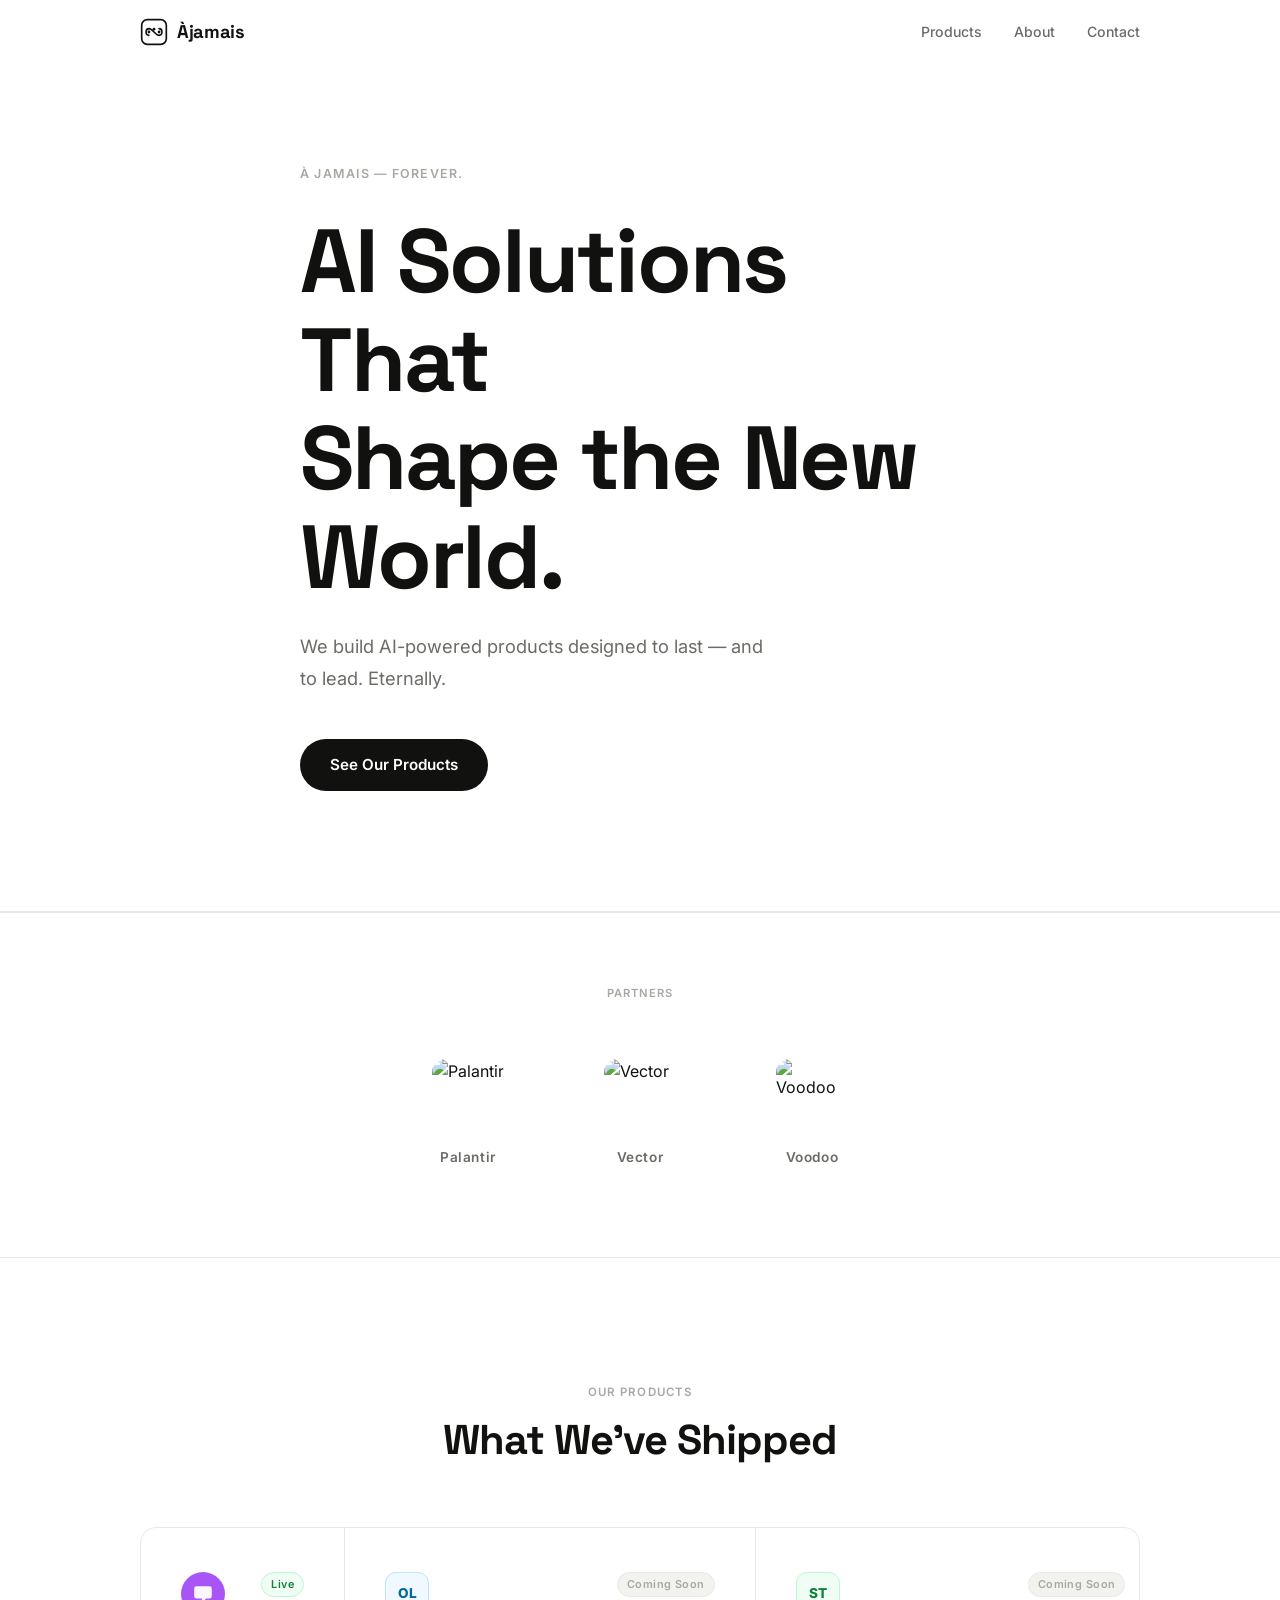
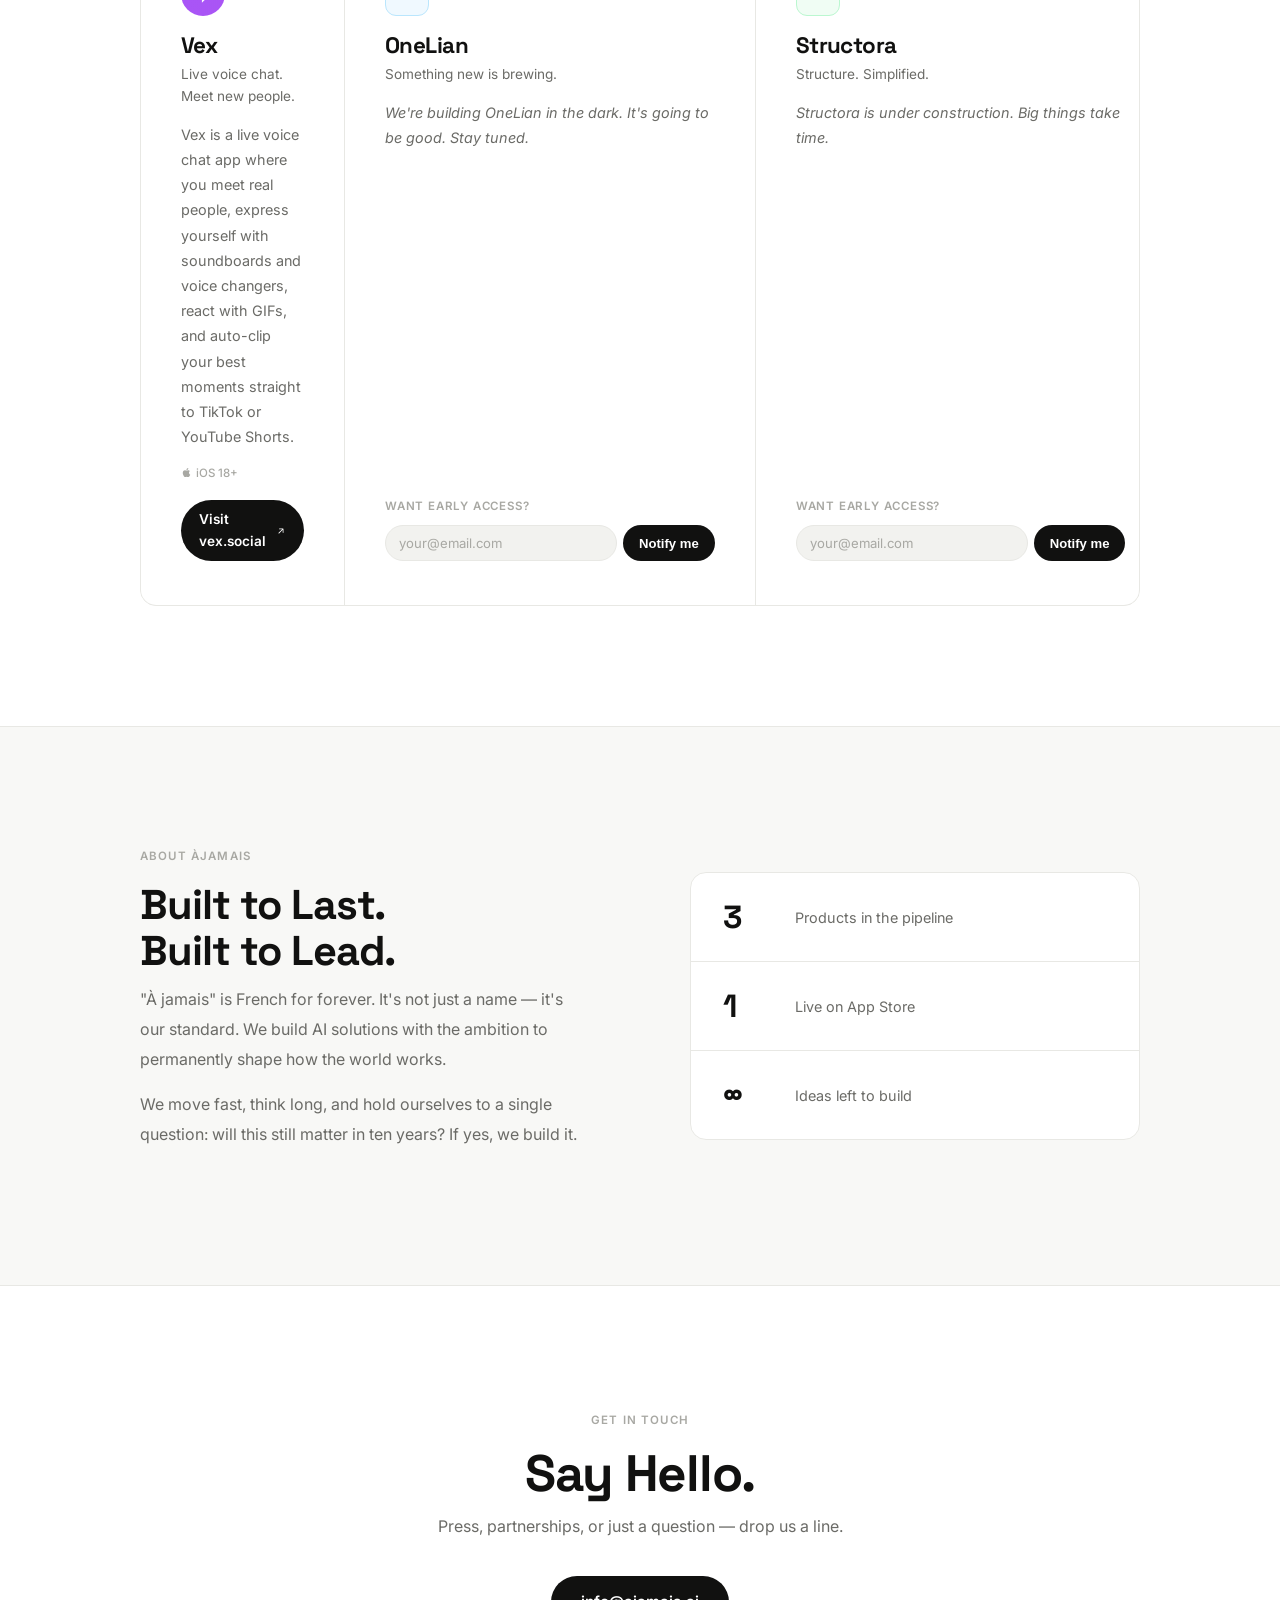
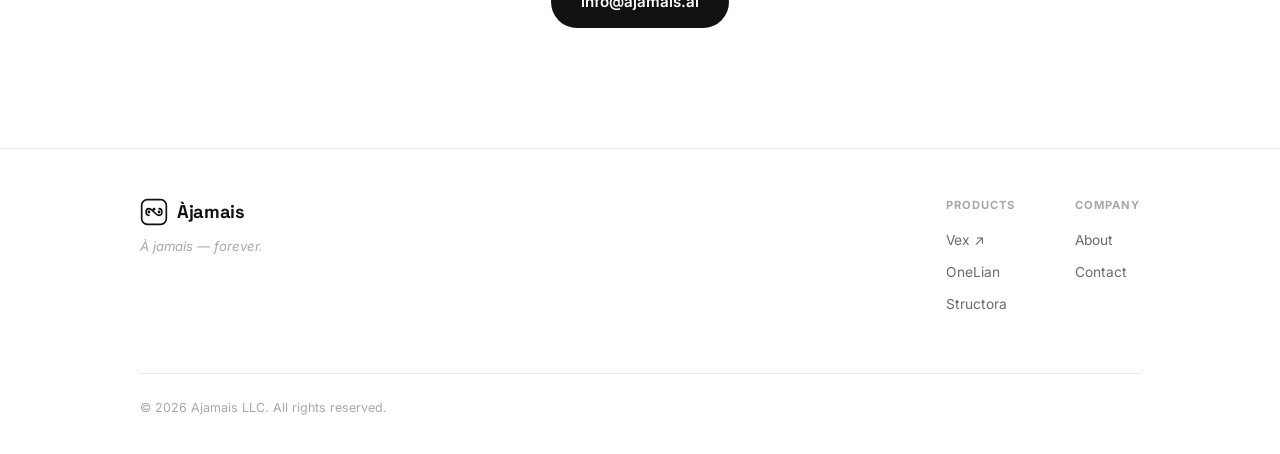
==== index.html @ 8d036838 "fix: correct partner logo assignments and increase section size Fix label/link order: Palantir first" ====
<!DOCTYPE html>
<html lang="en">
<head>
  <meta charset="UTF-8" />
  <meta name="viewport" content="width=device-width, initial-scale=1.0" />
  <title>Àjamais — Building AI Solutions That Last Forever</title>
  <meta name="description" content="À jamais — forever. We build AI solutions that eternally shape and lead the new world. Home of Vex, OneLian, and Structora." />
  <link rel="preconnect" href="https://fonts.googleapis.com" />
  <link rel="preconnect" href="https://fonts.gstatic.com" crossorigin />
  <link href="https://fonts.googleapis.com/css2?family=Inter:wght@300;400;500;600;700;800;900&family=Space+Grotesk:wght@500;600;700;800&display=swap" rel="stylesheet" />
  <link rel="stylesheet" href="styles.css" />
</head>
<body>

  <!-- NAV -->
  <nav id="navbar">
    <div class="nav-inner">
      <a href="#" class="logo">
        <svg class="logo-icon" viewBox="0 0 100 100" fill="none" xmlns="http://www.w3.org/2000/svg">
          <rect x="6" y="6" width="88" height="88" rx="20" stroke="currentColor" stroke-width="6"/>
          <path d="M32 62 C18 62 18 38 32 38 C46 38 54 62 68 62 C82 62 82 38 68 38" stroke="currentColor" stroke-width="5.5" stroke-linecap="round" fill="none"/>
          <circle cx="32" cy="50" r="5" fill="currentColor"/>
          <circle cx="68" cy="50" r="5" fill="currentColor"/>
          <circle cx="50" cy="40" r="5" fill="currentColor"/>
        </svg>
        <span class="logo-text">Àjamais</span>
      </a>
      <ul class="nav-links">
        <li><a href="#products">Products</a></li>
        <li><a href="#about">About</a></li>
        <li><a href="#contact">Contact</a></li>
      </ul>
      <button class="hamburger" id="hamburger" aria-label="Menu">
        <span></span><span></span><span></span>
      </button>
    </div>
    <div class="mobile-menu" id="mobileMenu">
      <a href="#products">Products</a>
      <a href="#about">About</a>
      <a href="#contact">Contact</a>
    </div>
  </nav>

  <!-- HERO -->
  <section class="hero">
    <div class="hero-bg">
      <div class="orb orb-1"></div>
      <div class="orb orb-2"></div>
      <div class="grid-overlay"></div>
    </div>
    <div class="container hero-content">
      <p class="hero-eyebrow animate-fade-up">À jamais — forever.</p>
      <h1 class="hero-title animate-fade-up delay-1">
        AI Solutions That<br />Shape the New World.
      </h1>
      <p class="hero-subtitle animate-fade-up delay-2">
        We build AI-powered products designed to last — and to lead. Eternally.
      </p>
      <a href="#products" class="btn btn-primary btn-lg animate-fade-up delay-3">See Our Products</a>
    </div>
  </section>

  <!-- PARTNERS -->
  <section class="partners">
    <div class="container">
      <p class="partners-label">Partners</p>
      <div class="partners-row">

        <a href="https://www.palantir.com/" target="_blank" rel="noopener" class="partner-logo" aria-label="Palantir">
          <img src="assets/palantir.png" alt="Palantir" />
          <span>Palantir</span>
        </a>

        <a href="https://vector-ai.notion.site/" target="_blank" rel="noopener" class="partner-logo" aria-label="Vector">
          <img src="assets/vector.png" alt="Vector" />
          <span>Vector</span>
        </a>

        <a href="https://voodoo.io/" target="_blank" rel="noopener" class="partner-logo" aria-label="Voodoo">
          <img src="assets/voodoo.png" alt="Voodoo" />
          <span>Voodoo</span>
        </a>

      </div>
    </div>
  </section>

  <!-- PRODUCTS -->
  <section class="products" id="products">
    <div class="container">
      <div class="section-header">
        <span class="section-tag">Our Products</span>
        <h2 class="section-title">What We've Shipped</h2>
      </div>

      <div class="products-grid">

        <!-- VEX — live product -->
        <div class="product-card product-vex reveal">
          <div class="product-header">
            <div class="product-icon vex-icon">
              <svg viewBox="0 0 40 40" fill="none">
                <circle cx="20" cy="20" r="20" fill="url(#vex-grad)"/>
                <path d="M12 15a2 2 0 012-2h12a2 2 0 012 2v7a2 2 0 01-2 2h-3l-4 4v-4h-5a2 2 0 01-2-2v-7z" fill="white" fill-opacity=".95"/>
                <defs>
                  <linearGradient id="vex-grad" x1="0" y1="0" x2="40" y2="40">
                    <stop stop-color="#a855f7"/>
                    <stop offset="1" stop-color="#ec4899"/>
                  </linearGradient>
                </defs>
              </svg>
            </div>
            <span class="product-status status-live">Live</span>
          </div>
          <h3 class="product-name">Vex</h3>
          <p class="product-tagline">Live voice chat. Meet new people.</p>
          <p class="product-desc">
            Vex is a live voice chat app where you meet real people, express yourself with soundboards and voice changers, react with GIFs, and auto-clip your best moments straight to TikTok or YouTube Shorts.
          </p>
          <div class="product-platforms">
            <span>
              <svg viewBox="0 0 24 24" fill="currentColor"><path d="M18.71 19.5c-.83 1.24-1.71 2.45-3.05 2.47-1.34.03-1.77-.79-3.29-.79-1.53 0-2 .77-3.27.82-1.31.05-2.3-1.32-3.14-2.53C4.25 17 2.94 12.45 4.7 9.39c.87-1.52 2.43-2.48 4.12-2.51 1.28-.02 2.5.87 3.29.87.78 0 2.26-1.07 3.8-.91.65.03 2.47.26 3.64 1.98-.09.06-2.17 1.28-2.15 3.81.03 3.02 2.65 4.03 2.68 4.04-.03.07-.42 1.44-1.38 2.83M13 3.5c.73-.83 1.94-1.46 2.94-1.5.13 1.17-.34 2.35-1.04 3.19-.69.85-1.83 1.51-2.95 1.42-.15-1.15.41-2.35 1.05-3.11z"/></svg>
              iOS 18+
            </span>
          </div>
          <a href="https://vex.social" target="_blank" rel="noopener" class="btn btn-vex">
            Visit vex.social
            <svg viewBox="0 0 20 20" fill="currentColor"><path fill-rule="evenodd" d="M5.22 14.78a.75.75 0 001.06 0l7.22-7.22v5.69a.75.75 0 001.5 0v-7.5a.75.75 0 00-.75-.75h-7.5a.75.75 0 000 1.5h5.69l-7.22 7.22a.75.75 0 000 1.06z"/></svg>
          </a>
        </div>

        <!-- ONELIAN — coming soon -->
        <div class="product-card product-soon reveal" data-index="1">
          <div class="product-header">
            <div class="product-icon onelian-icon">
              <span>OL</span>
            </div>
            <span class="product-status status-soon">Coming Soon</span>
          </div>
          <h3 class="product-name">OneLian</h3>
          <p class="product-tagline">Something new is brewing.</p>
          <p class="product-desc product-desc-placeholder">
            We're building OneLian in the dark. It's going to be good. Stay tuned.
          </p>
          <div class="coming-soon-cta">
            <p class="notify-label">Want early access?</p>
            <form class="notify-form" data-product="OneLian">
              <input type="email" placeholder="your@email.com" required />
              <button type="submit" class="btn btn-notify">Notify me</button>
            </form>
          </div>
        </div>

        <!-- STRUCTORA — coming soon -->
        <div class="product-card product-soon reveal" data-index="2">
          <div class="product-header">
            <div class="product-icon structora-icon">
              <span>ST</span>
            </div>
            <span class="product-status status-soon">Coming Soon</span>
          </div>
          <h3 class="product-name">Structora</h3>
          <p class="product-tagline">Structure. Simplified.</p>
          <p class="product-desc product-desc-placeholder">
            Structora is under construction. Big things take time.
          </p>
          <div class="coming-soon-cta">
            <p class="notify-label">Want early access?</p>
            <form class="notify-form" data-product="Structora">
              <input type="email" placeholder="your@email.com" required />
              <button type="submit" class="btn btn-notify">Notify me</button>
            </form>
          </div>
        </div>

      </div>
    </div>
  </section>

  <!-- ABOUT -->
  <section class="about" id="about">
    <div class="container">
      <div class="about-inner">
        <div class="about-text reveal">
          <span class="section-tag">About Àjamais</span>
          <h2 class="section-title">Built to Last.<br />Built to Lead.</h2>
          <p>
            "À jamais" is French for forever. It's not just a name — it's our standard.
            We build AI solutions with the ambition to permanently shape how the world works.
          </p>
          <p>
            We move fast, think long, and hold ourselves to a single question:
            will this still matter in ten years? If yes, we build it.
          </p>
        </div>
        <div class="about-stats reveal" data-index="1">
          <div class="stat-card">
            <span class="stat-num">3</span>
            <span class="stat-label">Products in the pipeline</span>
          </div>
          <div class="stat-card">
            <span class="stat-num">1</span>
            <span class="stat-label">Live on App Store</span>
          </div>
          <div class="stat-card">
            <span class="stat-num">∞</span>
            <span class="stat-label">Ideas left to build</span>
          </div>
        </div>
      </div>
    </div>
  </section>

  <!-- CONTACT -->
  <section class="contact" id="contact">
    <div class="container">
      <div class="contact-box reveal">
        <div class="cta-orb cta-orb-1"></div>
        <div class="cta-orb cta-orb-2"></div>
        <span class="section-tag">Get In Touch</span>
        <h2>Say Hello.</h2>
        <p>Press, partnerships, or just a question — drop us a line.</p>
        <a href="mailto:info@ajamais.ai" class="btn btn-primary btn-lg">
          info@ajamais.ai
        </a>
      </div>
    </div>
  </section>

  <!-- FOOTER -->
  <footer class="footer">
    <div class="container">
      <div class="footer-inner">
        <div class="footer-brand">
          <a href="#" class="logo">
            <svg class="logo-icon" viewBox="0 0 100 100" fill="none" xmlns="http://www.w3.org/2000/svg">
              <rect x="6" y="6" width="88" height="88" rx="20" stroke="currentColor" stroke-width="6"/>
              <path d="M32 62 C18 62 18 38 32 38 C46 38 54 62 68 62 C82 62 82 38 68 38" stroke="currentColor" stroke-width="5.5" stroke-linecap="round" fill="none"/>
              <circle cx="32" cy="50" r="5" fill="currentColor"/>
              <circle cx="68" cy="50" r="5" fill="currentColor"/>
              <circle cx="50" cy="40" r="5" fill="currentColor"/>
            </svg>
            <span class="logo-text">Àjamais</span>
          </a>
          <p>À jamais — forever.</p>
        </div>
        <div class="footer-links">
          <div class="footer-col">
            <h5>Products</h5>
            <a href="https://vex.social" target="_blank" rel="noopener">Vex ↗</a>
            <a href="#products">OneLian</a>
            <a href="#products">Structora</a>
          </div>
          <div class="footer-col">
            <h5>Company</h5>
            <a href="#about">About</a>
            <a href="#contact">Contact</a>
          </div>
        </div>
      </div>
      <div class="footer-bottom">
        <p>© 2026 Ajamais LLC. All rights reserved.</p>
      </div>
    </div>
  </footer>

  <script src="script.js"></script>
</body>
</html>
---- styles.css ----
/* ============================================================
   AJAMAIS — Clean Light Design
   ============================================================ */

*, *::before, *::after { box-sizing: border-box; margin: 0; padding: 0; }

:root {
  --bg: #ffffff;
  --bg-2: #f8f8f6;
  --bg-3: #f2f2ef;
  --surface: #ffffff;
  --border: #e8e8e4;
  --border-dark: #d0d0cb;
  --text: #111110;
  --text-2: #6b6b67;
  --text-3: #a8a8a3;
  --accent: #111110;
  --radius: 16px;
  --radius-sm: 10px;
  --transition: 0.2s cubic-bezier(0.4, 0, 0.2, 1);
}

html { scroll-behavior: smooth; font-size: 16px; }

body {
  font-family: 'Inter', sans-serif;
  background: var(--bg);
  color: var(--text);
  line-height: 1.6;
  overflow-x: hidden;
  -webkit-font-smoothing: antialiased;
}

a { text-decoration: none; color: inherit; }

.container { max-width: 1080px; margin: 0 auto; padding: 0 40px; }

/* ---------- TYPE ---------- */
h1, h2, h3 {
  font-family: 'Space Grotesk', sans-serif;
  font-weight: 700;
  line-height: 1.1;
  letter-spacing: -0.025em;
}

.section-tag {
  display: inline-block;
  font-size: 0.72rem;
  font-weight: 600;
  letter-spacing: 0.1em;
  text-transform: uppercase;
  color: var(--text-3);
  margin-bottom: 16px;
}

.section-header { text-align: center; margin-bottom: 64px; }
.section-title { font-size: clamp(1.8rem, 3.5vw, 2.6rem); color: var(--text); margin-bottom: 12px; }
.section-subtitle { font-size: 1rem; color: var(--text-2); max-width: 480px; margin: 0 auto; }

/* ---------- BUTTONS ---------- */
.btn {
  display: inline-flex;
  align-items: center;
  gap: 8px;
  padding: 11px 22px;
  border-radius: 100px;
  font-weight: 600;
  font-size: 0.9rem;
  cursor: pointer;
  border: none;
  transition: all var(--transition);
}

.btn-primary {
  background: var(--text);
  color: #fff;
}
.btn-primary:hover { background: #333; transform: translateY(-1px); }

.btn-outline {
  background: transparent;
  color: var(--text);
  border: 1.5px solid var(--border-dark);
}
.btn-outline:hover { border-color: var(--text); background: var(--bg-2); }

.btn-lg { padding: 14px 30px; font-size: 0.95rem; }

/* ---------- NAV ---------- */
#navbar {
  position: fixed;
  top: 0; left: 0; right: 0;
  z-index: 1000;
  transition: background var(--transition), box-shadow var(--transition);
}

#navbar.scrolled {
  background: rgba(255,255,255,0.92);
  backdrop-filter: blur(16px);
  -webkit-backdrop-filter: blur(16px);
  box-shadow: 0 1px 0 var(--border);
}

.nav-inner {
  max-width: 1080px;
  margin: 0 auto;
  padding: 0 40px;
  height: 64px;
  display: flex;
  align-items: center;
  gap: 40px;
}

.logo {
  display: flex;
  align-items: center;
  gap: 9px;
  font-family: 'Space Grotesk', sans-serif;
  font-weight: 700;
  font-size: 1.15rem;
  letter-spacing: -0.02em;
  color: var(--text);
}

.logo-icon {
  width: 28px; height: 28px;
  color: var(--text);
  flex-shrink: 0;
}

.nav-links {
  display: flex;
  align-items: center;
  gap: 32px;
  list-style: none;
  margin-left: auto;
}

.nav-links a {
  color: var(--text-2);
  font-size: 0.88rem;
  font-weight: 500;
  transition: color var(--transition);
}
.nav-links a:hover { color: var(--text); }

.hamburger {
  display: none;
  flex-direction: column;
  gap: 5px;
  background: none;
  border: none;
  cursor: pointer;
  padding: 4px;
  margin-left: auto;
}
.hamburger span {
  display: block;
  width: 22px; height: 1.5px;
  background: var(--text);
  border-radius: 2px;
  transition: all var(--transition);
}

.mobile-menu {
  display: none;
  flex-direction: column;
  padding: 12px 40px 24px;
  background: rgba(255,255,255,0.97);
  backdrop-filter: blur(16px);
  border-top: 1px solid var(--border);
}
.mobile-menu a {
  font-size: 1rem;
  font-weight: 500;
  color: var(--text-2);
  padding: 12px 0;
  border-bottom: 1px solid var(--border);
  transition: color var(--transition);
}
.mobile-menu a:hover { color: var(--text); }
.mobile-menu.open { display: flex; }

/* ---------- HERO ---------- */
.hero {
  padding-top: 64px;
  min-height: 88vh;
  display: flex;
  align-items: center;
  border-bottom: 1px solid var(--border);
}

.hero-content {
  padding: 100px 40px 120px;
  max-width: 760px;
}

.hero-eyebrow {
  font-size: 0.78rem;
  font-weight: 600;
  letter-spacing: 0.1em;
  text-transform: uppercase;
  color: var(--text-3);
  margin-bottom: 28px;
  display: block;
}

.hero-title {
  font-size: clamp(3.5rem, 7vw, 6rem);
  margin-bottom: 24px;
  color: var(--text);
}

.hero-subtitle {
  font-size: 1.15rem;
  color: var(--text-2);
  line-height: 1.75;
  max-width: 480px;
  margin-bottom: 44px;
  font-weight: 400;
}

.hero-actions { display: flex; align-items: center; gap: 14px; }

/* ---------- PARTNERS ---------- */
.partners {
  padding: 72px 0 88px;
  border-top: 1px solid var(--border);
  border-bottom: 1px solid var(--border);
}

.partners-label {
  font-size: 0.7rem;
  font-weight: 600;
  letter-spacing: 0.1em;
  text-transform: uppercase;
  color: var(--text-3);
  text-align: center;
  margin-bottom: 56px;
}

.partners-row {
  display: flex;
  align-items: center;
  justify-content: center;
  gap: 100px;
  flex-wrap: wrap;
}

.partner-logo {
  display: flex;
  flex-direction: column;
  align-items: center;
  gap: 16px;
  transition: opacity var(--transition);
}

.partner-logo:hover { opacity: 0.7; }

.partner-logo img {
  width: 72px;
  height: 72px;
  object-fit: contain;
  border-radius: 14px;
}

.partner-logo span {
  font-size: 0.85rem;
  font-weight: 600;
  letter-spacing: 0.04em;
  color: var(--text-2);
}

/* ---------- PRODUCTS ---------- */
.products {
  padding: 120px 0;
}

.products-grid {
  display: grid;
  grid-template-columns: repeat(3, 1fr);
  gap: 1px;
  background: var(--border);
  border: 1px solid var(--border);
  border-radius: var(--radius);
  overflow: hidden;
}

.product-card {
  background: var(--bg);
  padding: 44px 40px;
  display: flex;
  flex-direction: column;
  gap: 14px;
  transition: background var(--transition);
  position: relative;
}

.product-card:hover { background: var(--bg-2); }

.product-header {
  display: flex;
  align-items: flex-start;
  justify-content: space-between;
  margin-bottom: 4px;
}

.product-icon {
  width: 44px; height: 44px;
  border-radius: 11px;
  display: flex;
  align-items: center;
  justify-content: center;
  font-weight: 800;
  font-size: 0.85rem;
  border: 1px solid var(--border);
}

.vex-icon { background: none; border: none; }
.vex-icon svg { width: 44px; height: 44px; }

.onelian-icon {
  background: #f0f9ff;
  color: #0369a1;
  border-color: #bae6fd;
}

.structora-icon {
  background: #f0fdf4;
  color: #15803d;
  border-color: #bbf7d0;
}

.product-status {
  padding: 3px 9px;
  border-radius: 100px;
  font-size: 0.68rem;
  font-weight: 600;
  letter-spacing: 0.04em;
}

.status-live {
  background: #f0fdf4;
  border: 1px solid #bbf7d0;
  color: #15803d;
}

.status-soon {
  background: var(--bg-3);
  border: 1px solid var(--border);
  color: var(--text-3);
}

.product-name {
  font-size: 1.4rem;
  font-family: 'Space Grotesk', sans-serif;
  font-weight: 700;
  color: var(--text);
}

.product-tagline {
  font-size: 0.85rem;
  color: var(--text-2);
  margin-top: -8px;
}

.product-desc {
  font-size: 0.9rem;
  color: var(--text-2);
  line-height: 1.75;
  flex: 1;
}

.product-desc-placeholder { font-style: italic; }

.product-platforms {
  display: flex;
  gap: 8px;
  flex-wrap: wrap;
}

.product-platforms span {
  display: inline-flex;
  align-items: center;
  gap: 4px;
  font-size: 0.72rem;
  font-weight: 500;
  color: var(--text-3);
}

.product-platforms svg { width: 11px; height: 11px; }

.btn-vex {
  display: inline-flex;
  align-items: center;
  gap: 6px;
  padding: 9px 18px;
  background: var(--text);
  color: white;
  border-radius: 100px;
  font-weight: 600;
  font-size: 0.85rem;
  width: fit-content;
  transition: all var(--transition);
  margin-top: 4px;
}
.btn-vex:hover { background: #333; transform: translateY(-1px); }
.btn-vex svg { width: 14px; height: 14px; }

/* Coming soon */
.coming-soon-cta { margin-top: 8px; }

.notify-label {
  font-size: 0.72rem;
  font-weight: 600;
  color: var(--text-3);
  text-transform: uppercase;
  letter-spacing: 0.07em;
  margin-bottom: 10px;
}

.notify-form { display: flex; gap: 6px; }

.notify-form input {
  flex: 1;
  padding: 9px 13px;
  background: var(--bg-3);
  border: 1px solid var(--border);
  border-radius: 100px;
  color: var(--text);
  font-family: 'Inter', sans-serif;
  font-size: 0.82rem;
  outline: none;
  transition: border-color var(--transition);
  min-width: 0;
}
.notify-form input:focus { border-color: var(--text); background: white; }
.notify-form input::placeholder { color: var(--text-3); }

.btn-notify {
  padding: 9px 16px;
  background: var(--text);
  color: #fff;
  border: none;
  border-radius: 100px;
  font-weight: 600;
  font-size: 0.82rem;
  cursor: pointer;
  transition: all var(--transition);
  white-space: nowrap;
}
.btn-notify:hover { background: #333; }

/* ---------- ABOUT ---------- */
.about {
  padding: 120px 0;
  border-top: 1px solid var(--border);
  background: var(--bg-2);
}

.about-inner {
  display: grid;
  grid-template-columns: 1fr 1fr;
  gap: 100px;
  align-items: center;
}

.about-text .section-tag { display: block; }

.about-text p {
  color: var(--text-2);
  line-height: 1.85;
  margin-bottom: 16px;
  font-size: 1rem;
}

.about-stats {
  display: flex;
  flex-direction: column;
  gap: 0;
  border: 1px solid var(--border);
  border-radius: var(--radius);
  overflow: hidden;
  background: white;
}

.stat-card {
  display: flex;
  align-items: center;
  gap: 24px;
  padding: 28px 32px;
  border-bottom: 1px solid var(--border);
  transition: background var(--transition);
}
.stat-card:last-child { border-bottom: none; }
.stat-card:hover { background: var(--bg-2); }

.stat-num {
  font-family: 'Space Grotesk', sans-serif;
  font-size: 2rem;
  font-weight: 800;
  color: var(--text);
  min-width: 48px;
  line-height: 1;
}

.stat-label {
  font-size: 0.9rem;
  color: var(--text-2);
}

/* ---------- CONTACT ---------- */
.contact {
  padding: 120px 0;
  border-top: 1px solid var(--border);
}

.contact-box {
  max-width: 540px;
  margin: 0 auto;
  text-align: center;
}

.contact-box h2 {
  font-size: clamp(2.2rem, 5vw, 3.2rem);
  margin-bottom: 12px;
}

.contact-box > p {
  color: var(--text-2);
  margin-bottom: 36px;
  font-size: 1rem;
}

/* ---------- FOOTER ---------- */
.footer {
  border-top: 1px solid var(--border);
  padding: 48px 0 36px;
  background: var(--bg);
}

.footer-inner {
  display: flex;
  justify-content: space-between;
  align-items: flex-start;
  gap: 60px;
  margin-bottom: 48px;
}

.footer-brand p {
  color: var(--text-3);
  font-size: 0.82rem;
  margin-top: 10px;
  font-style: italic;
}

.footer-links { display: flex; gap: 60px; }

.footer-col h5 {
  font-size: 0.7rem;
  font-weight: 700;
  text-transform: uppercase;
  letter-spacing: 0.09em;
  color: var(--text-3);
  margin-bottom: 14px;
  font-family: 'Inter', sans-serif;
}

.footer-col a {
  display: block;
  color: var(--text-2);
  font-size: 0.86rem;
  margin-bottom: 10px;
  transition: color var(--transition);
}
.footer-col a:hover { color: var(--text); }

.footer-bottom {
  padding-top: 24px;
  border-top: 1px solid var(--border);
}
.footer-bottom p { font-size: 0.78rem; color: var(--text-3); }

/* ---------- ANIMATIONS ---------- */
.animate-fade-up {
  opacity: 0;
  transform: translateY(20px);
  animation: fadeUp 0.6s ease forwards;
}

.delay-1 { animation-delay: 0.08s; }
.delay-2 { animation-delay: 0.18s; }
.delay-3 { animation-delay: 0.28s; }

@keyframes fadeUp {
  to { opacity: 1; transform: translateY(0); }
}

.reveal {
  opacity: 0;
  transform: translateY(16px);
  transition: opacity 0.5s ease, transform 0.5s ease;
}
.reveal.visible { opacity: 1; transform: translateY(0); }
.reveal[data-index="1"] { transition-delay: 0.08s; }
.reveal[data-index="2"] { transition-delay: 0.16s; }

/* ---------- RESPONSIVE ---------- */
@media (max-width: 960px) {
  .products-grid {
    grid-template-columns: 1fr;
    max-width: 480px;
    margin: 0 auto;
  }
  .about-inner { grid-template-columns: 1fr; gap: 56px; }
}

@media (max-width: 768px) {
  .container { padding: 0 24px; }
  .nav-inner { padding: 0 24px; }
  .nav-links { display: none; }
  .hamburger { display: flex; }
  .mobile-menu { padding: 12px 24px 24px; }
  .hero-content { padding: 80px 24px 100px; }
  .footer-inner { flex-direction: column; gap: 32px; }
  .contact-box { padding: 0 4px; }
}

@media (max-width: 480px) {
  .hero-title { font-size: 3rem; }
  .hero-actions { flex-direction: column; align-items: flex-start; }
  .notify-form { flex-direction: column; }
  .footer-links { flex-direction: column; gap: 28px; }
}
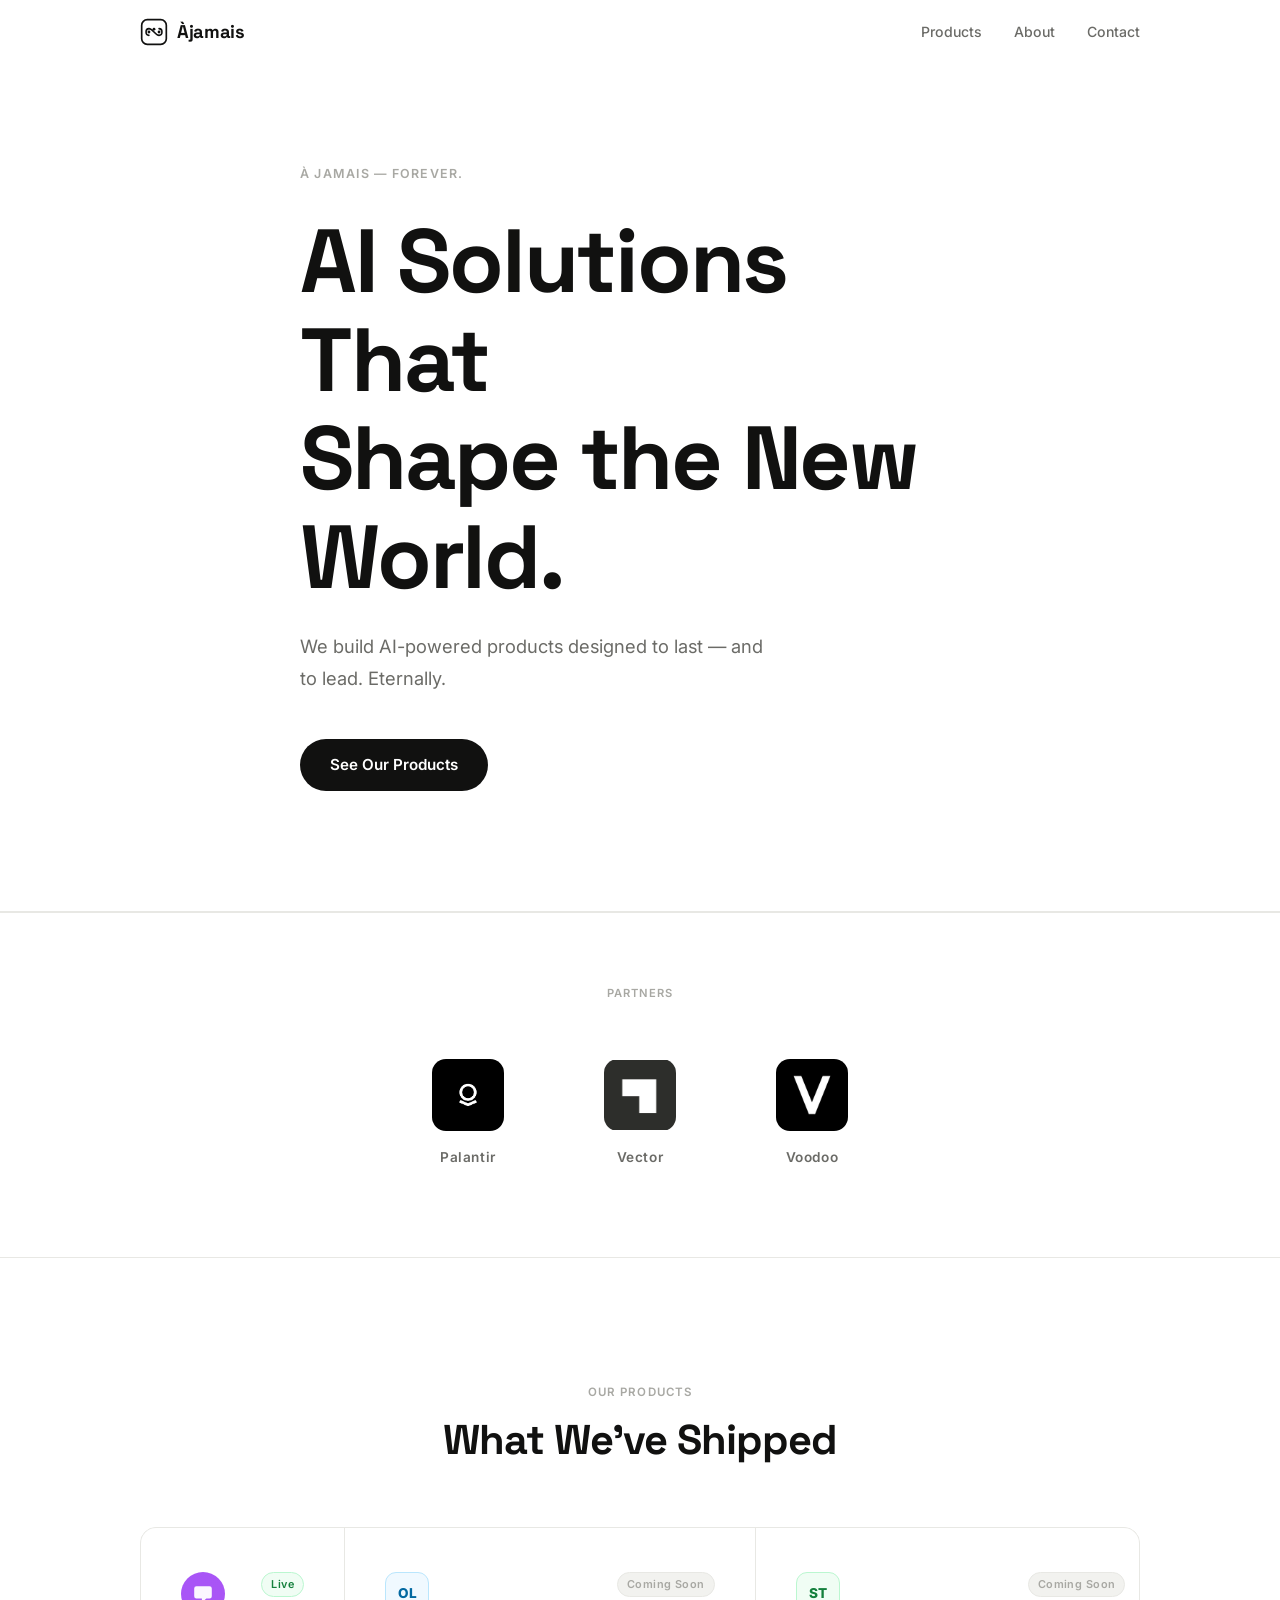
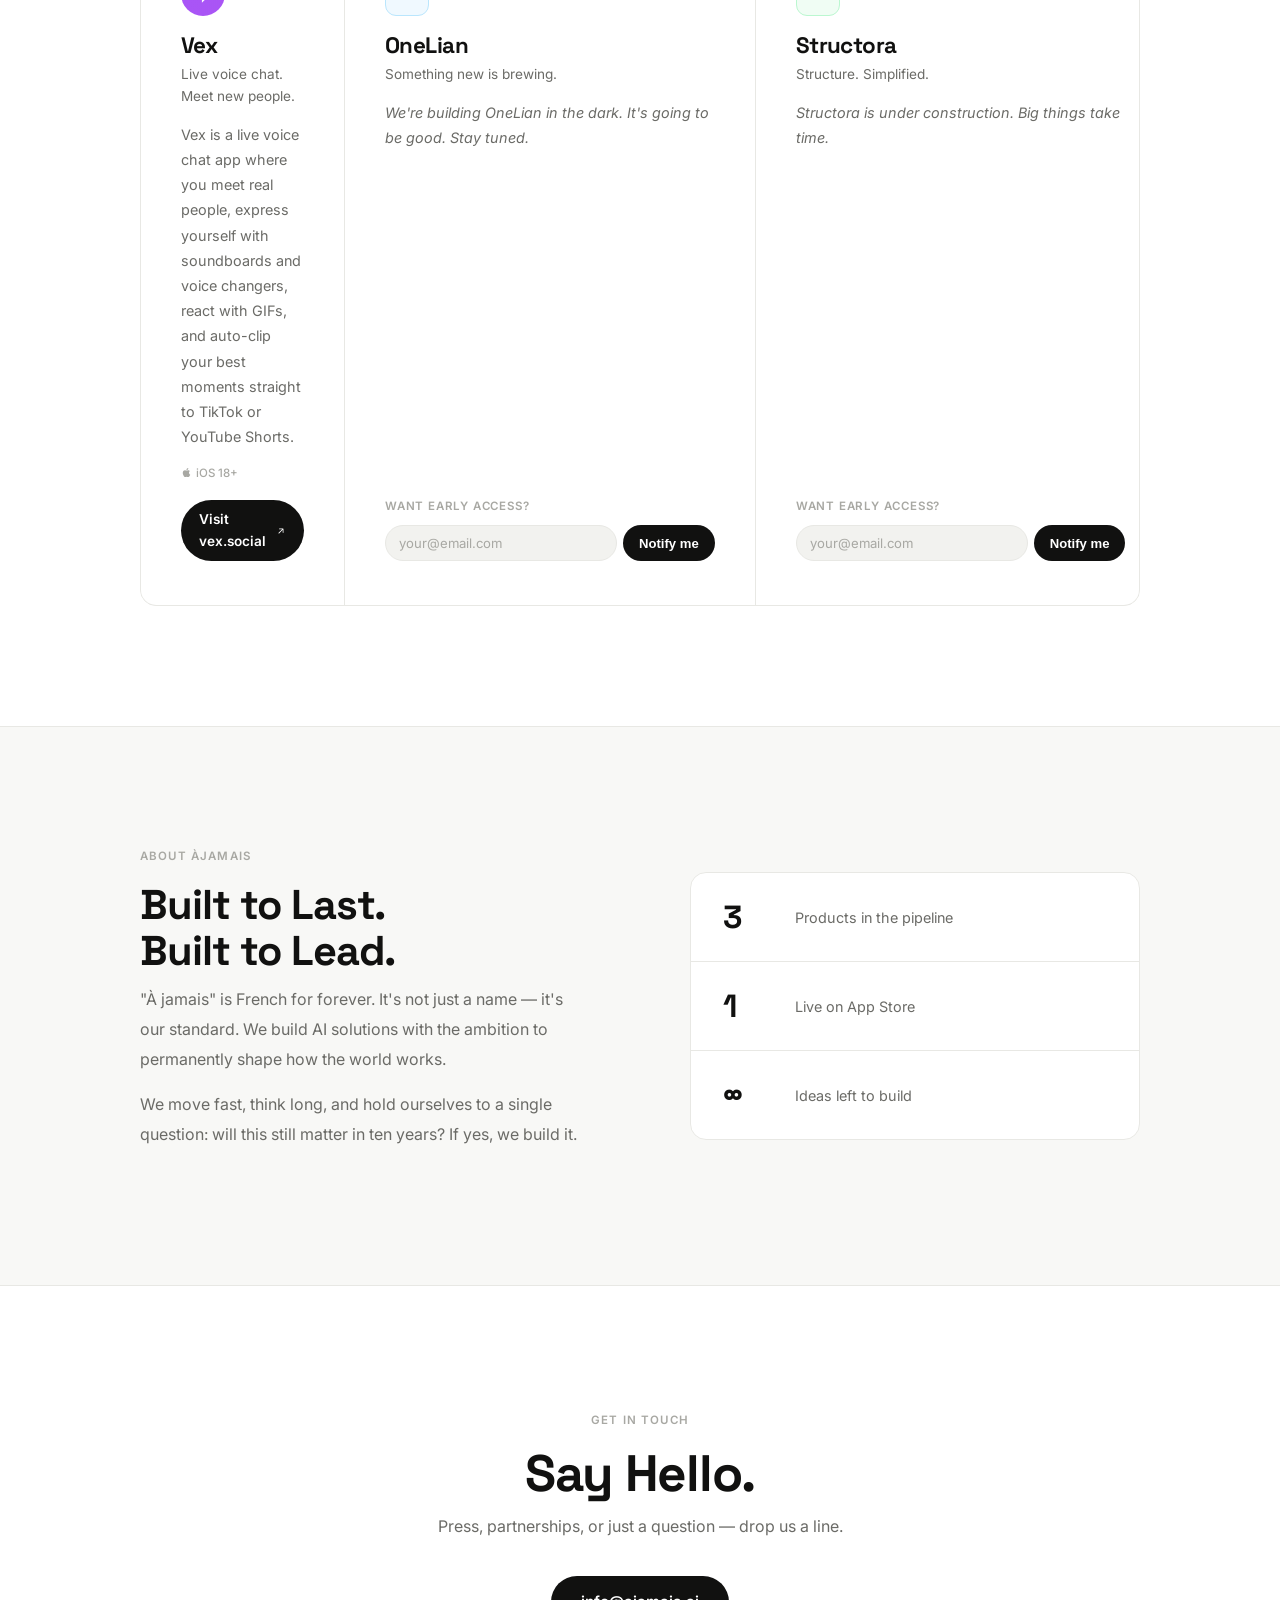
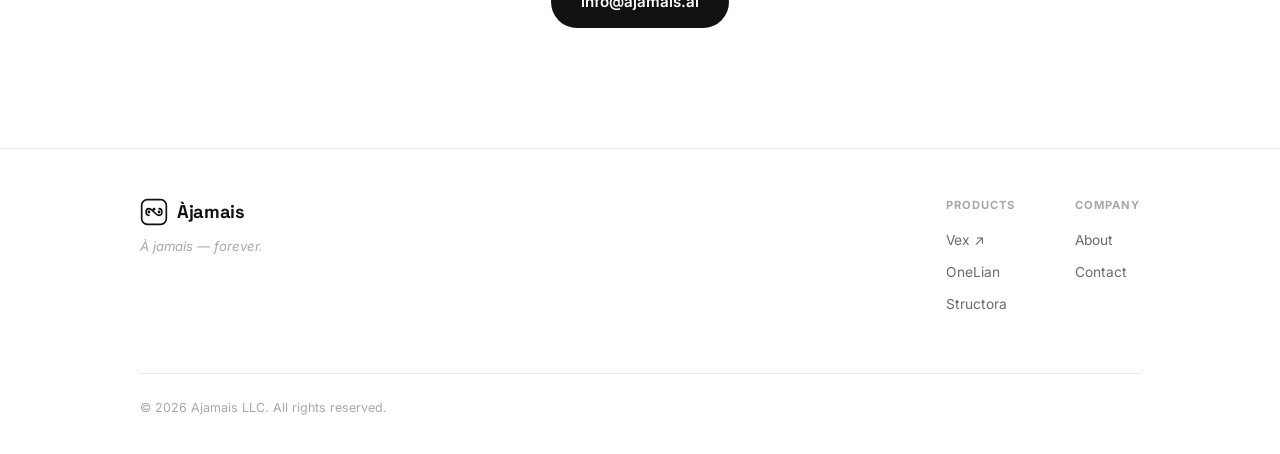
==== commit 39fe4dab: "fix: point partner logos to root-level image files https://claude.ai/code/session_017YcWRzNwbqMTscjP" ====
--- a/index.html
+++ b/index.html
@@ -67,17 +67,17 @@
       <div class="partners-row">
 
         <a href="https://www.palantir.com/" target="_blank" rel="noopener" class="partner-logo" aria-label="Palantir">
-          <img src="assets/palantir.png" alt="Palantir" />
+          <img src="Palantir.png" alt="Palantir" />
           <span>Palantir</span>
         </a>
 
         <a href="https://vector-ai.notion.site/" target="_blank" rel="noopener" class="partner-logo" aria-label="Vector">
-          <img src="assets/vector.png" alt="Vector" />
+          <img src="Vector.png" alt="Vector" />
           <span>Vector</span>
         </a>
 
         <a href="https://voodoo.io/" target="_blank" rel="noopener" class="partner-logo" aria-label="Voodoo">
-          <img src="assets/voodoo.png" alt="Voodoo" />
+          <img src="Voodoo.png" alt="Voodoo" />
           <span>Voodoo</span>
         </a>
 
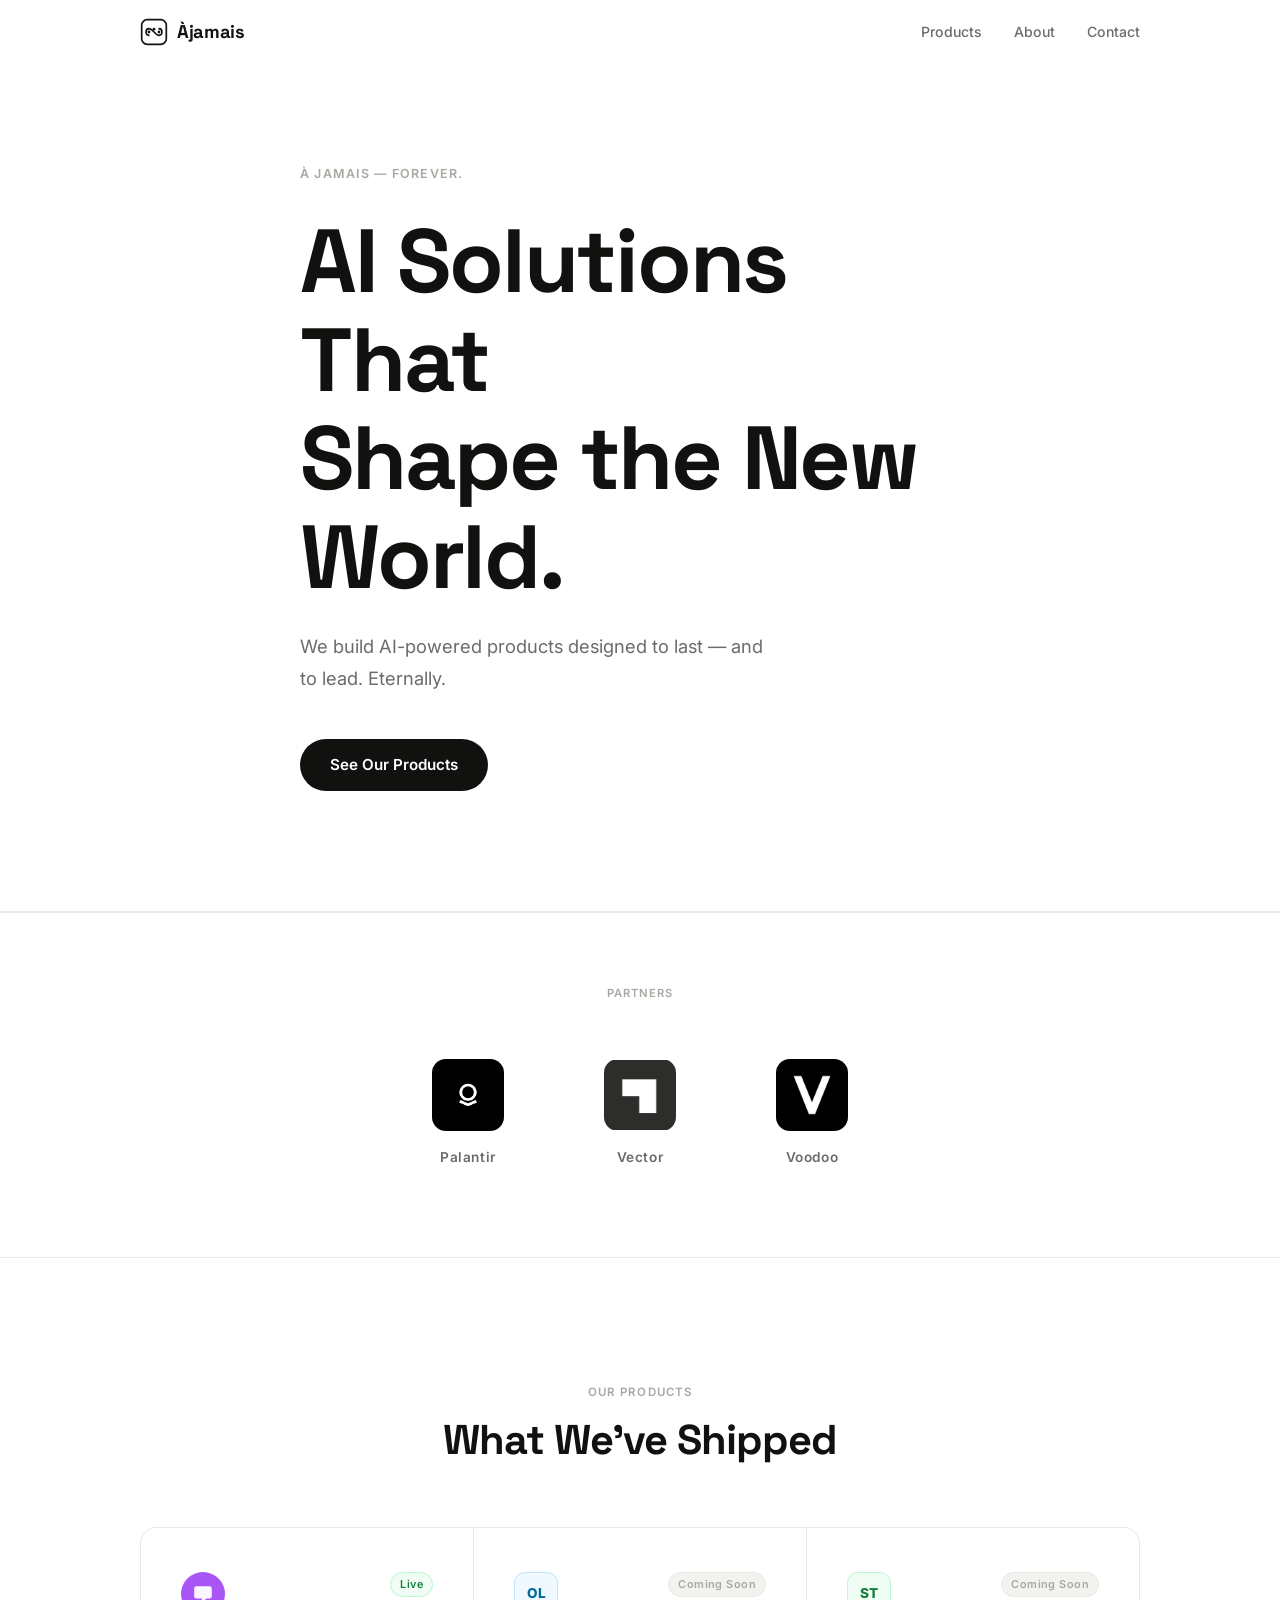
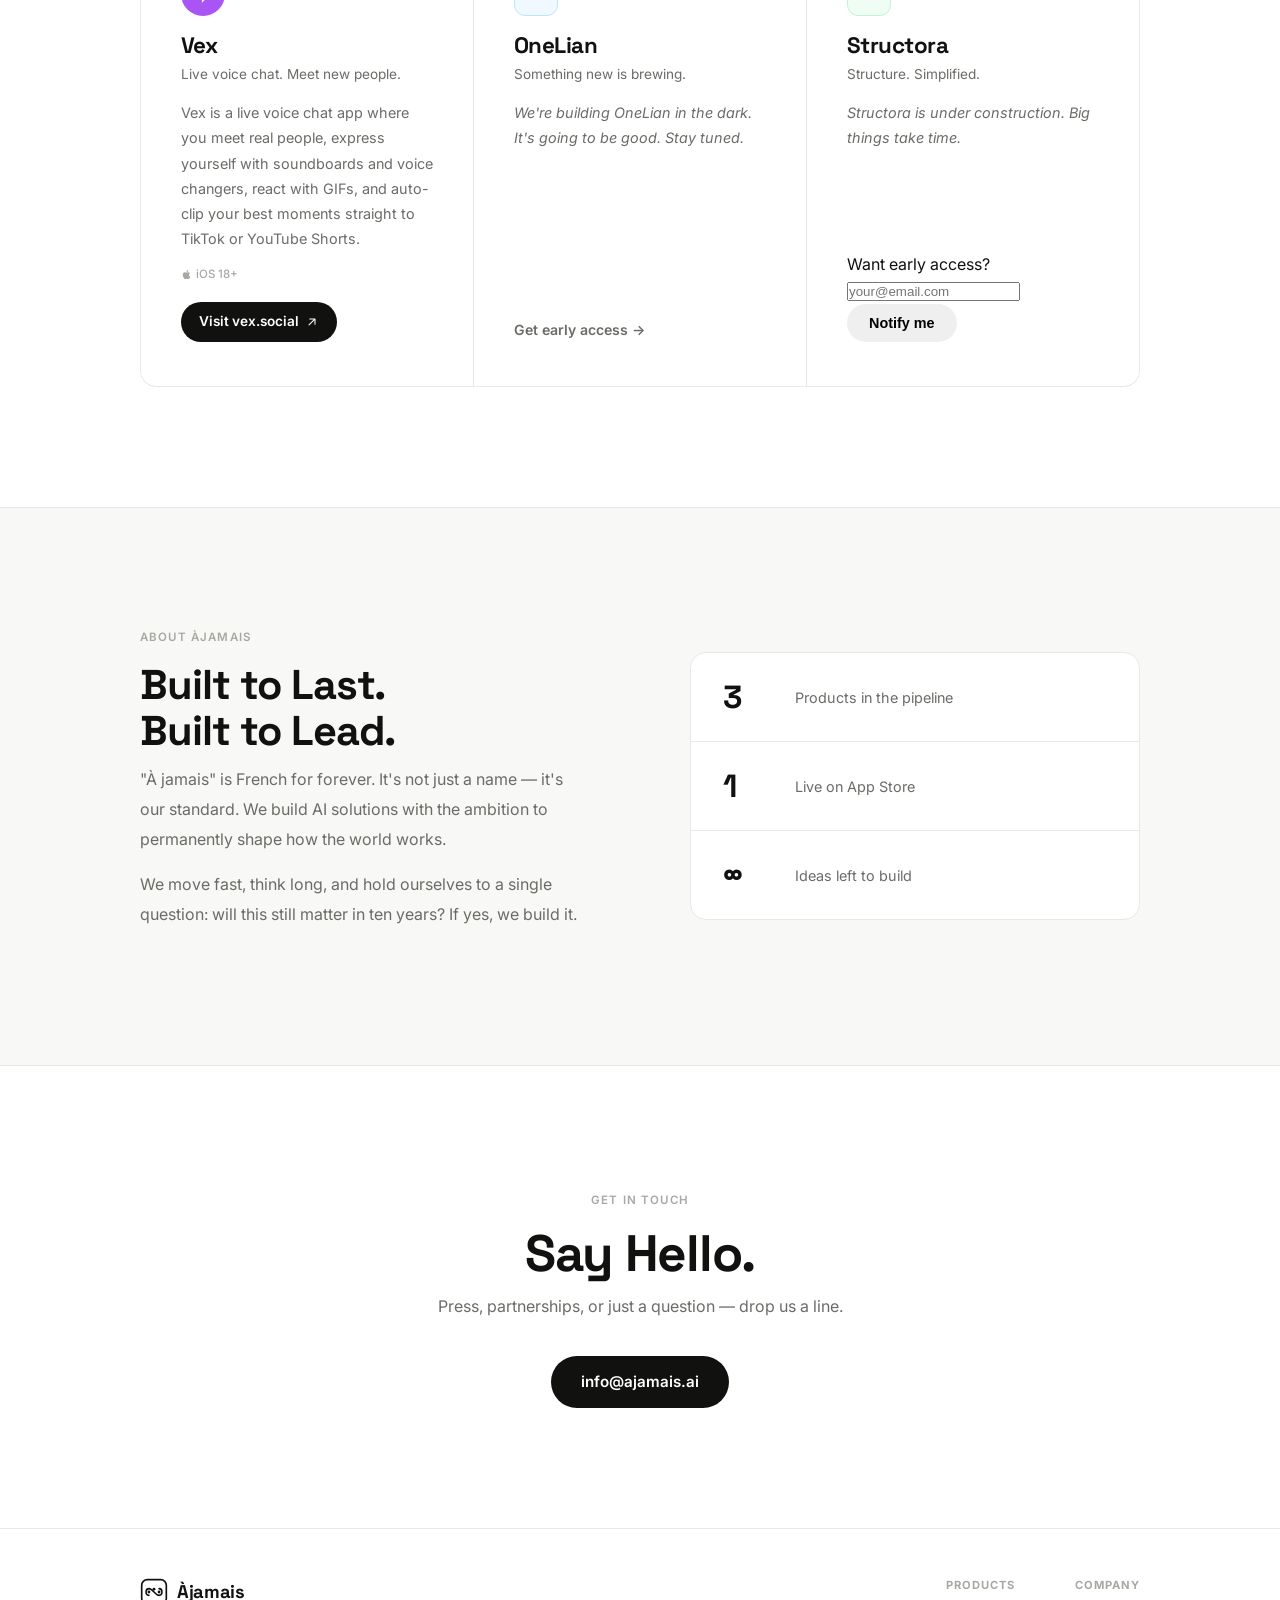
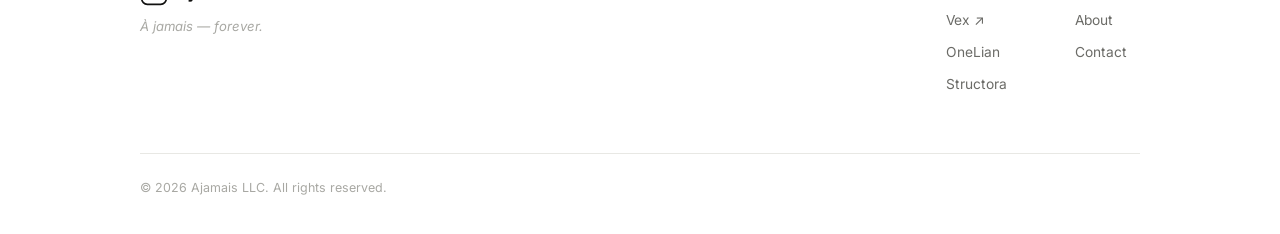
==== commit 8543e292: "fix: replace fake notify forms with real mailto links 'Want early access' form was purely cosmetic. " ====
--- a/index.html
+++ b/index.html
@@ -142,13 +142,7 @@
           <p class="product-desc product-desc-placeholder">
             We're building OneLian in the dark. It's going to be good. Stay tuned.
           </p>
-          <div class="coming-soon-cta">
-            <p class="notify-label">Want early access?</p>
-            <form class="notify-form" data-product="OneLian">
-              <input type="email" placeholder="your@email.com" required />
-              <button type="submit" class="btn btn-notify">Notify me</button>
-            </form>
-          </div>
+          <a href="mailto:info@ajamais.ai?subject=Early Access — OneLian" class="btn-early-access">Get early access →</a>
         </div>
 
         <!-- STRUCTORA — coming soon -->
--- a/styles.css
+++ b/styles.css
@@ -408,48 +408,14 @@
 .btn-vex svg { width: 14px; height: 14px; }
 
 /* Coming soon */
-.coming-soon-cta { margin-top: 8px; }
-
-.notify-label {
-  font-size: 0.72rem;
-  font-weight: 600;
-  color: var(--text-3);
-  text-transform: uppercase;
-  letter-spacing: 0.07em;
-  margin-bottom: 10px;
-}
-
-.notify-form { display: flex; gap: 6px; }
-
-.notify-form input {
-  flex: 1;
-  padding: 9px 13px;
-  background: var(--bg-3);
-  border: 1px solid var(--border);
-  border-radius: 100px;
-  color: var(--text);
-  font-family: 'Inter', sans-serif;
-  font-size: 0.82rem;
-  outline: none;
-  transition: border-color var(--transition);
-  min-width: 0;
-}
-.notify-form input:focus { border-color: var(--text); background: white; }
-.notify-form input::placeholder { color: var(--text-3); }
-
-.btn-notify {
-  padding: 9px 16px;
-  background: var(--text);
-  color: #fff;
-  border: none;
-  border-radius: 100px;
-  font-weight: 600;
-  font-size: 0.82rem;
-  cursor: pointer;
-  transition: all var(--transition);
-  white-space: nowrap;
-}
-.btn-notify:hover { background: #333; }
+.btn-early-access {
+  font-size: 0.88rem;
+  font-weight: 600;
+  color: var(--text-2);
+  transition: color var(--transition);
+  margin-top: 4px;
+}
+.btn-early-access:hover { color: var(--text); }
 
 /* ---------- ABOUT ---------- */
 .about {
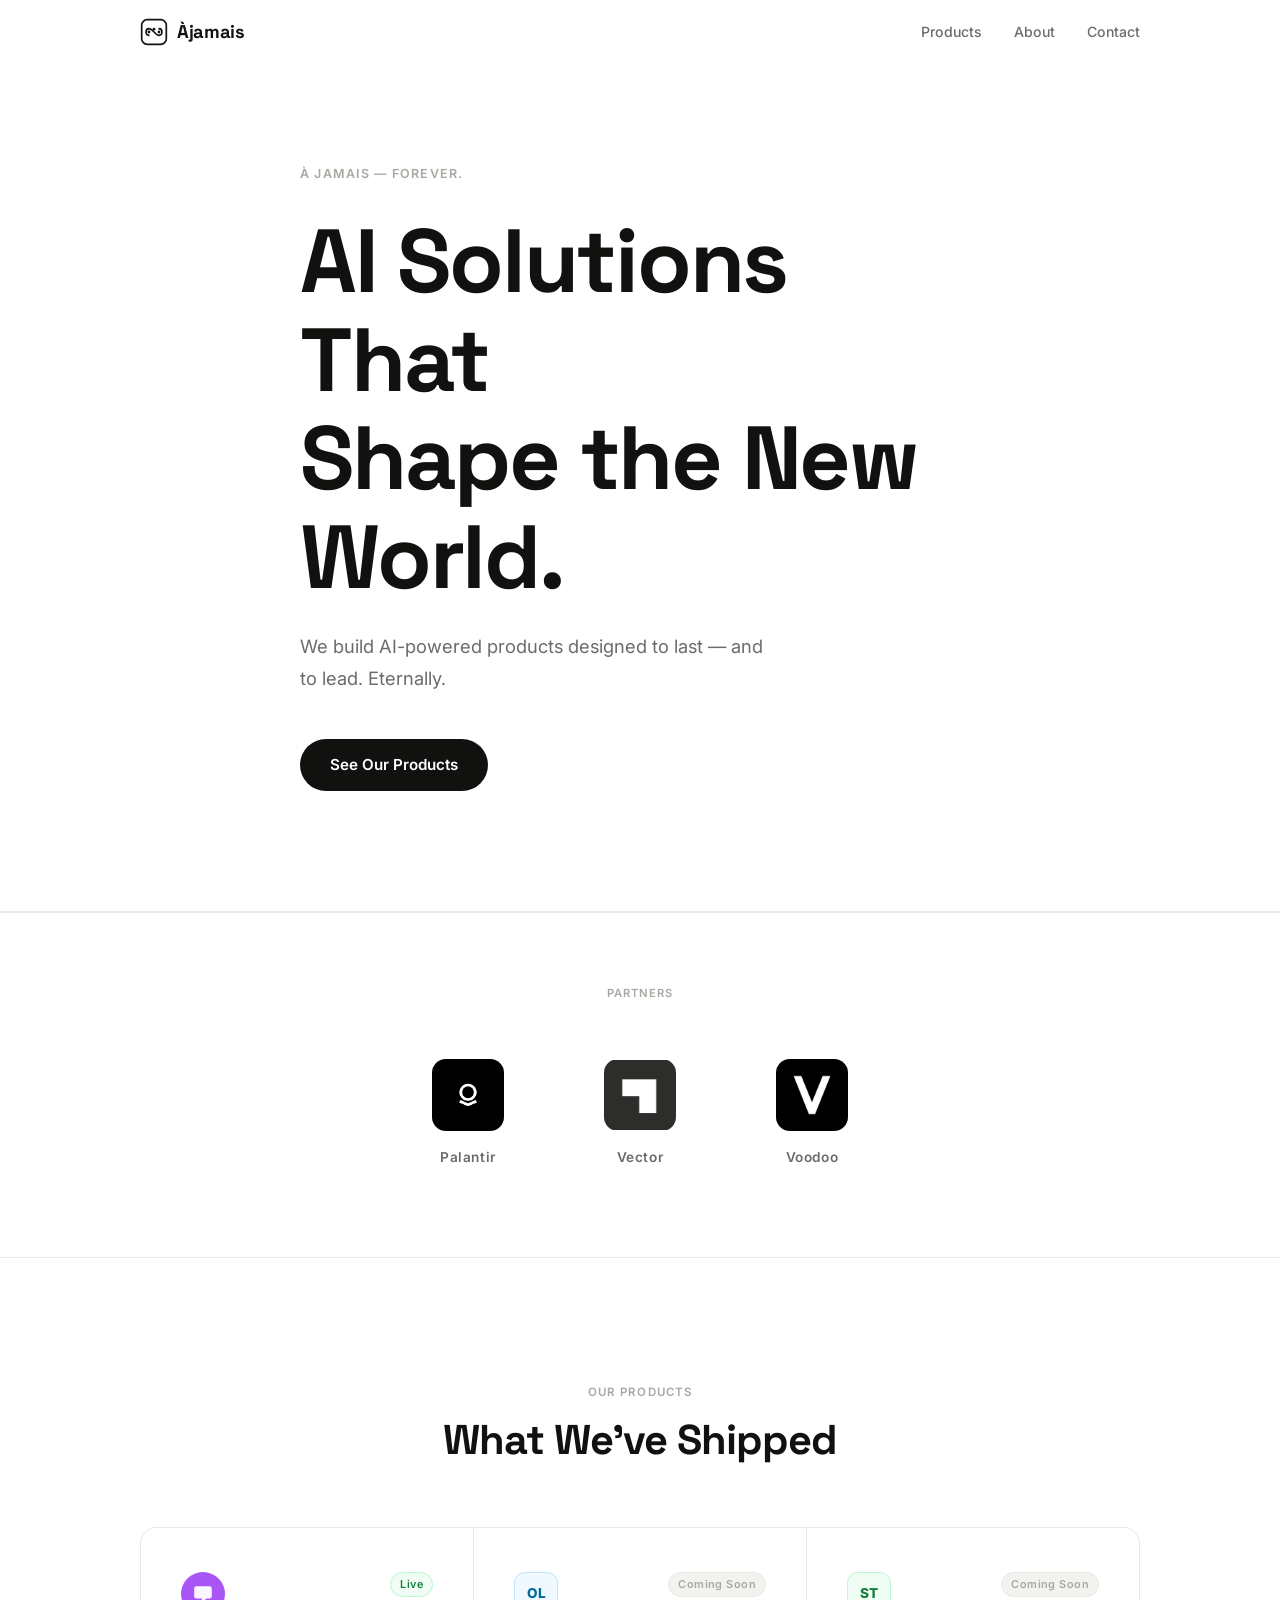
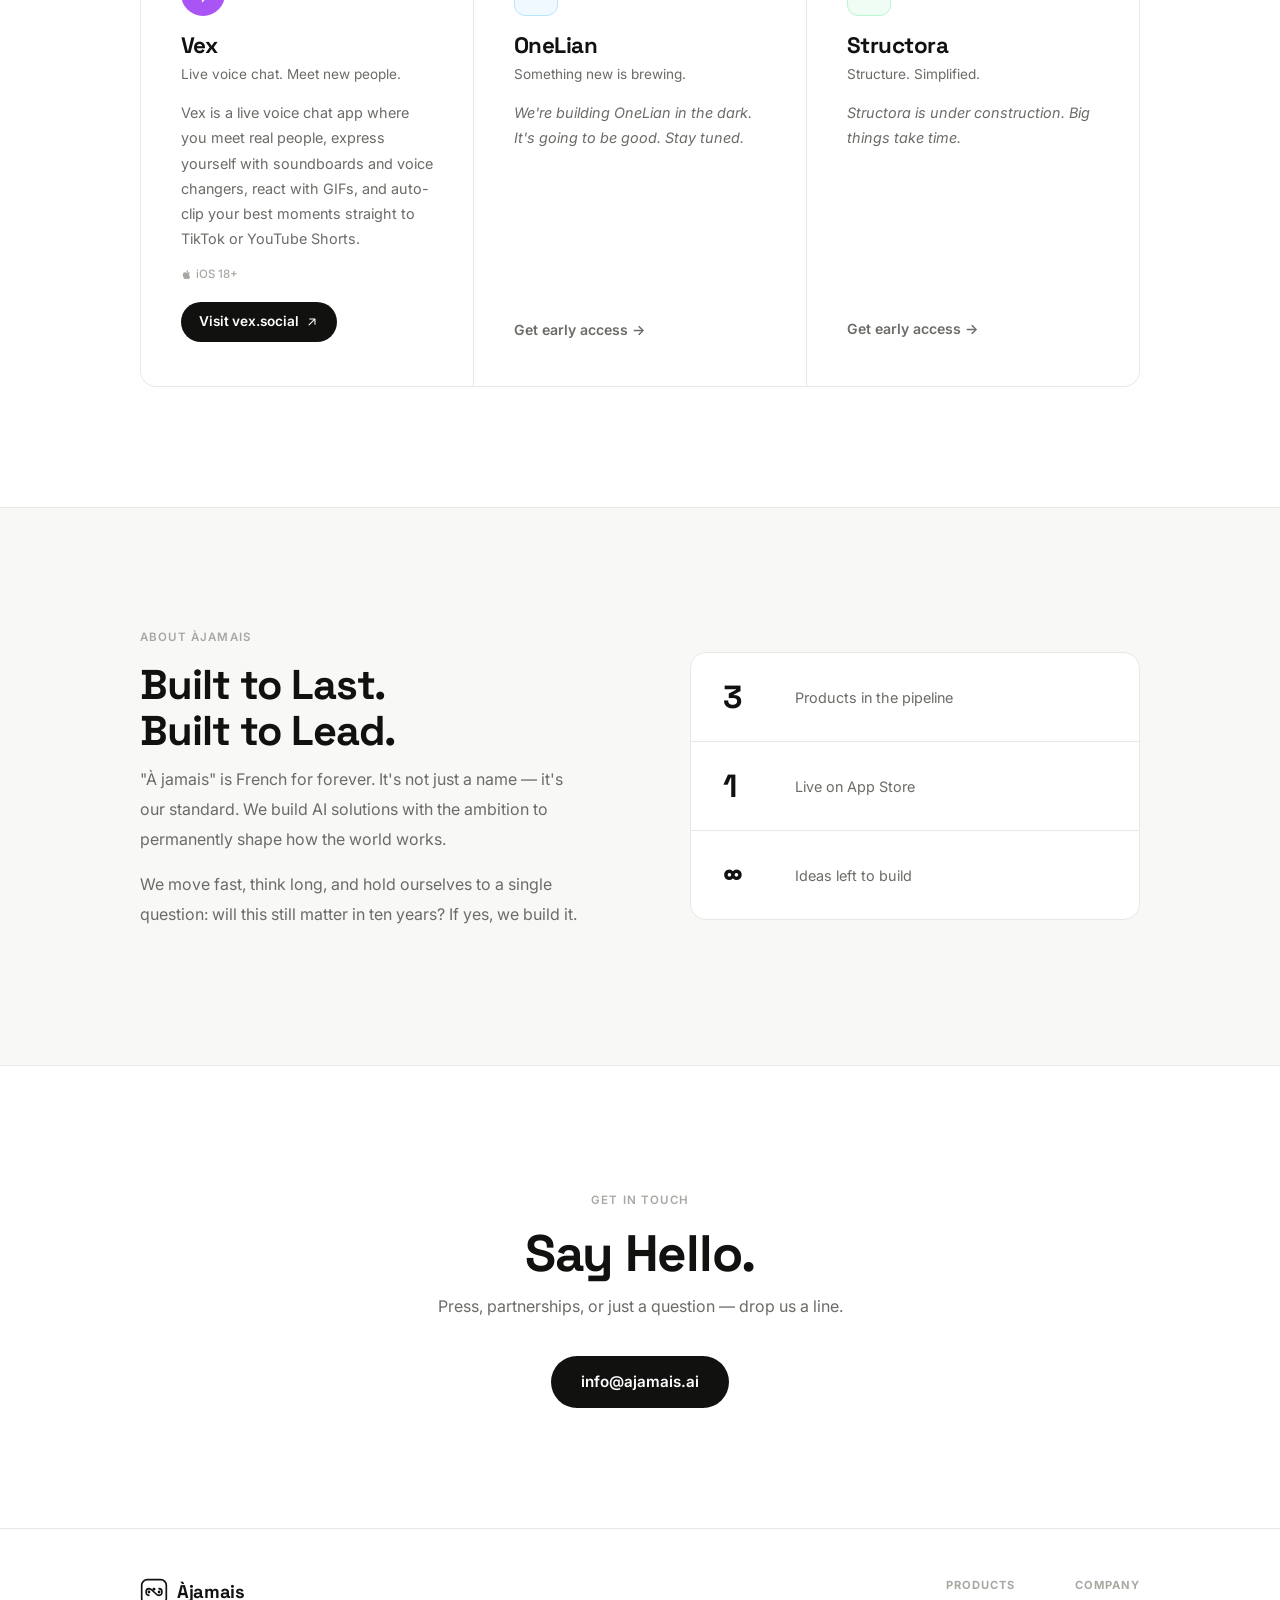
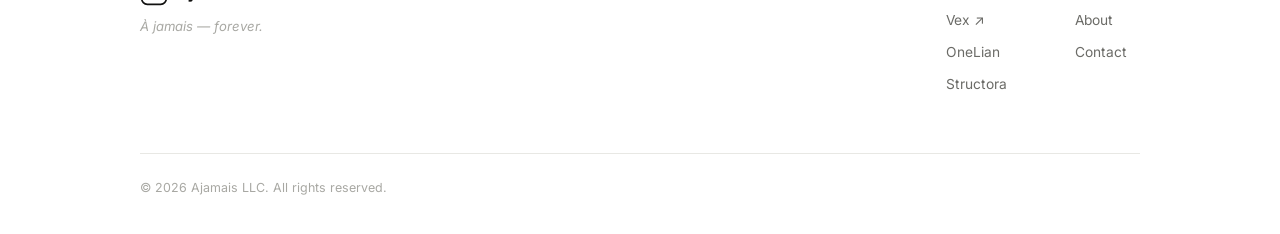
==== commit 68361bf3: "fix: remove leftover fake notify form from Structora card https://claude.ai/code/session_017YcWRzNwb" ====
--- a/index.html
+++ b/index.html
@@ -159,11 +159,7 @@
             Structora is under construction. Big things take time.
           </p>
           <div class="coming-soon-cta">
-            <p class="notify-label">Want early access?</p>
-            <form class="notify-form" data-product="Structora">
-              <input type="email" placeholder="your@email.com" required />
-              <button type="submit" class="btn btn-notify">Notify me</button>
-            </form>
+          <a href="mailto:info@ajamais.ai?subject=Early Access — Structora" class="btn-early-access">Get early access →</a>
           </div>
         </div>
 
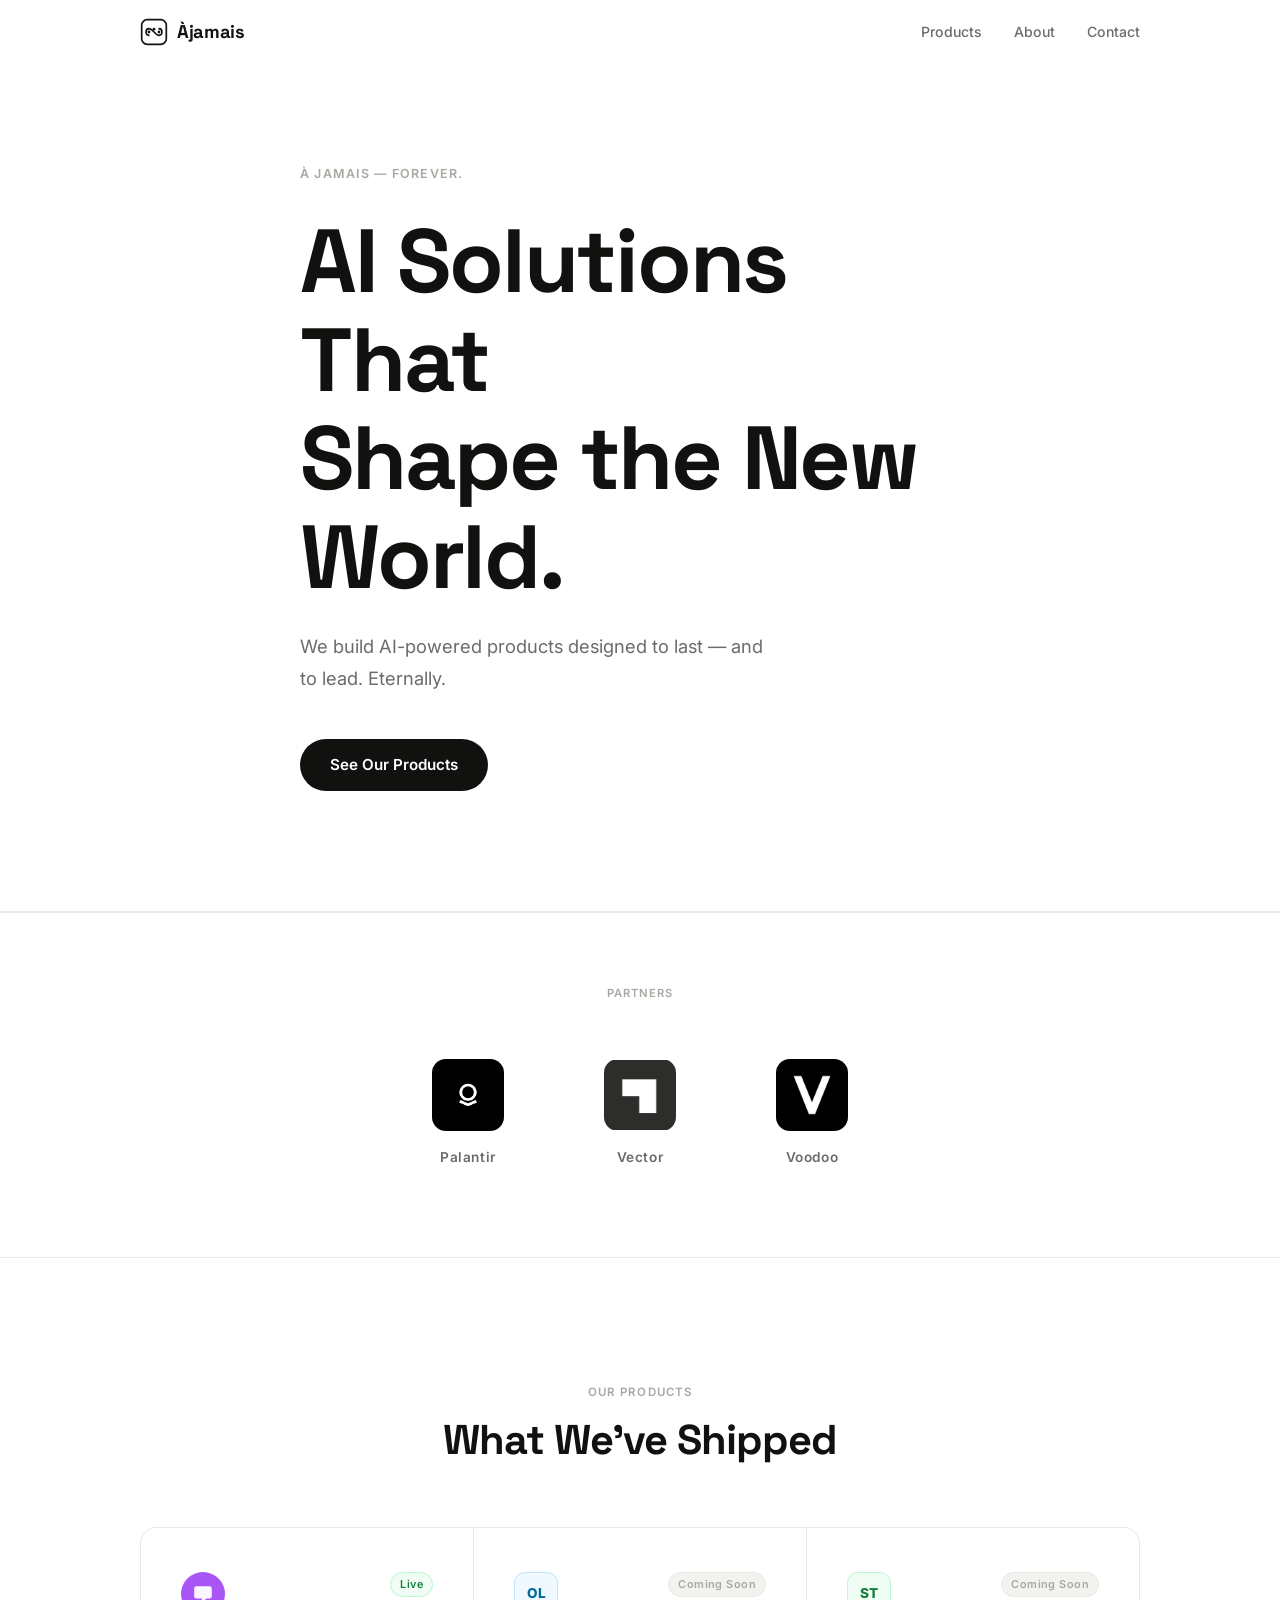
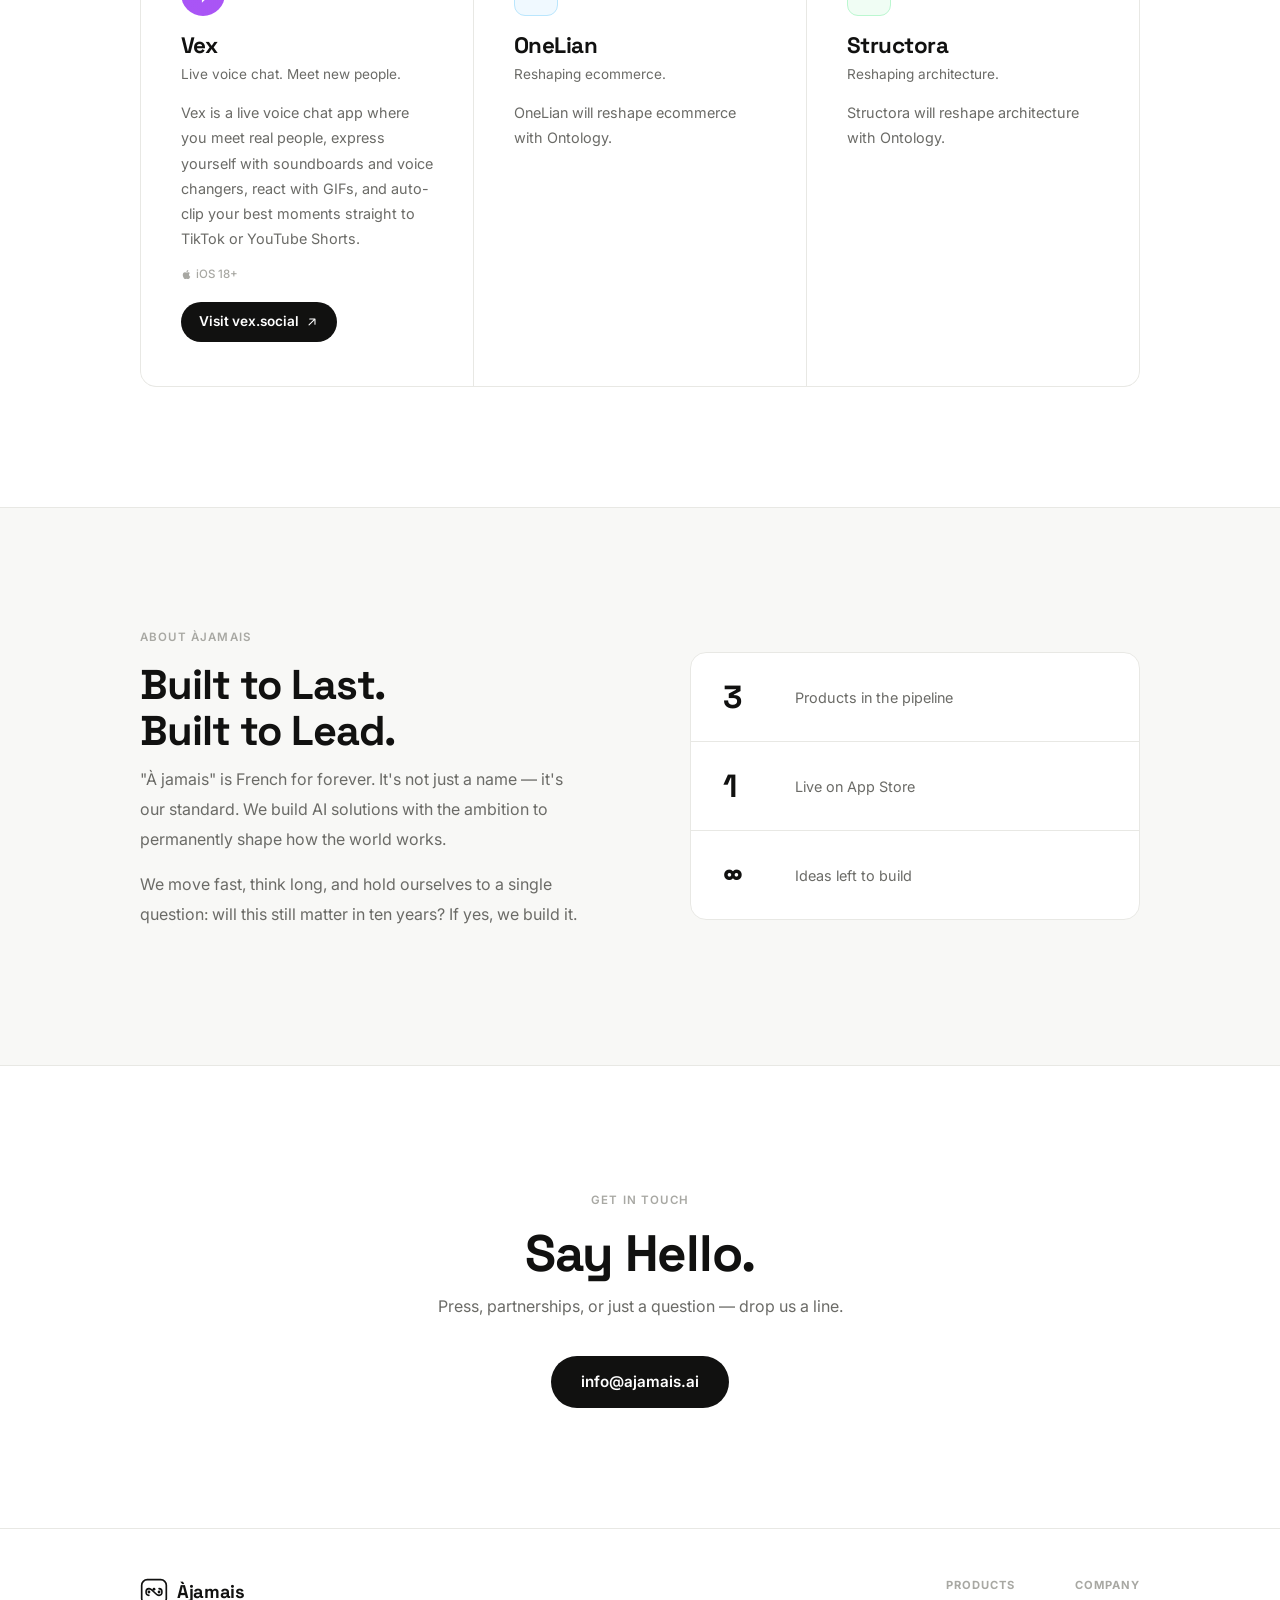
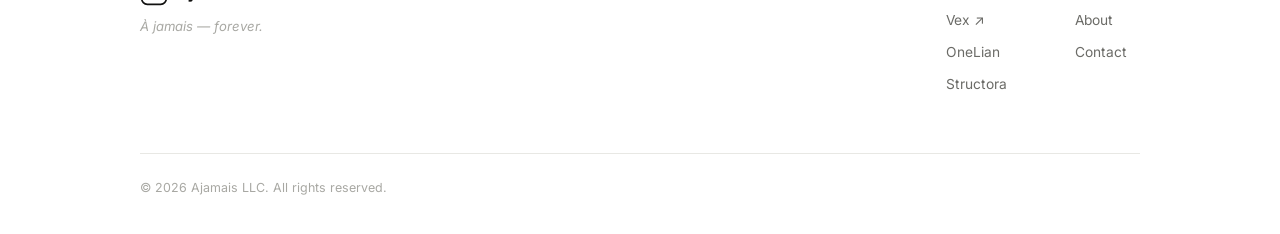
==== commit 05d64db5: "fix: clean up coming soon cards — real copy, no fake CTAs https://claude.ai/code/session_017YcWRzNwb" ====
--- a/index.html
+++ b/index.html
@@ -138,11 +138,10 @@
             <span class="product-status status-soon">Coming Soon</span>
           </div>
           <h3 class="product-name">OneLian</h3>
-          <p class="product-tagline">Something new is brewing.</p>
-          <p class="product-desc product-desc-placeholder">
-            We're building OneLian in the dark. It's going to be good. Stay tuned.
-          </p>
-          <a href="mailto:info@ajamais.ai?subject=Early Access — OneLian" class="btn-early-access">Get early access →</a>
+          <p class="product-tagline">Reshaping ecommerce.</p>
+          <p class="product-desc">
+            OneLian will reshape ecommerce with Ontology.
+          </p>
         </div>
 
         <!-- STRUCTORA — coming soon -->
@@ -154,13 +153,10 @@
             <span class="product-status status-soon">Coming Soon</span>
           </div>
           <h3 class="product-name">Structora</h3>
-          <p class="product-tagline">Structure. Simplified.</p>
-          <p class="product-desc product-desc-placeholder">
-            Structora is under construction. Big things take time.
-          </p>
-          <div class="coming-soon-cta">
-          <a href="mailto:info@ajamais.ai?subject=Early Access — Structora" class="btn-early-access">Get early access →</a>
-          </div>
+          <p class="product-tagline">Reshaping architecture.</p>
+          <p class="product-desc">
+            Structora will reshape architecture with Ontology.
+          </p>
         </div>
 
       </div>
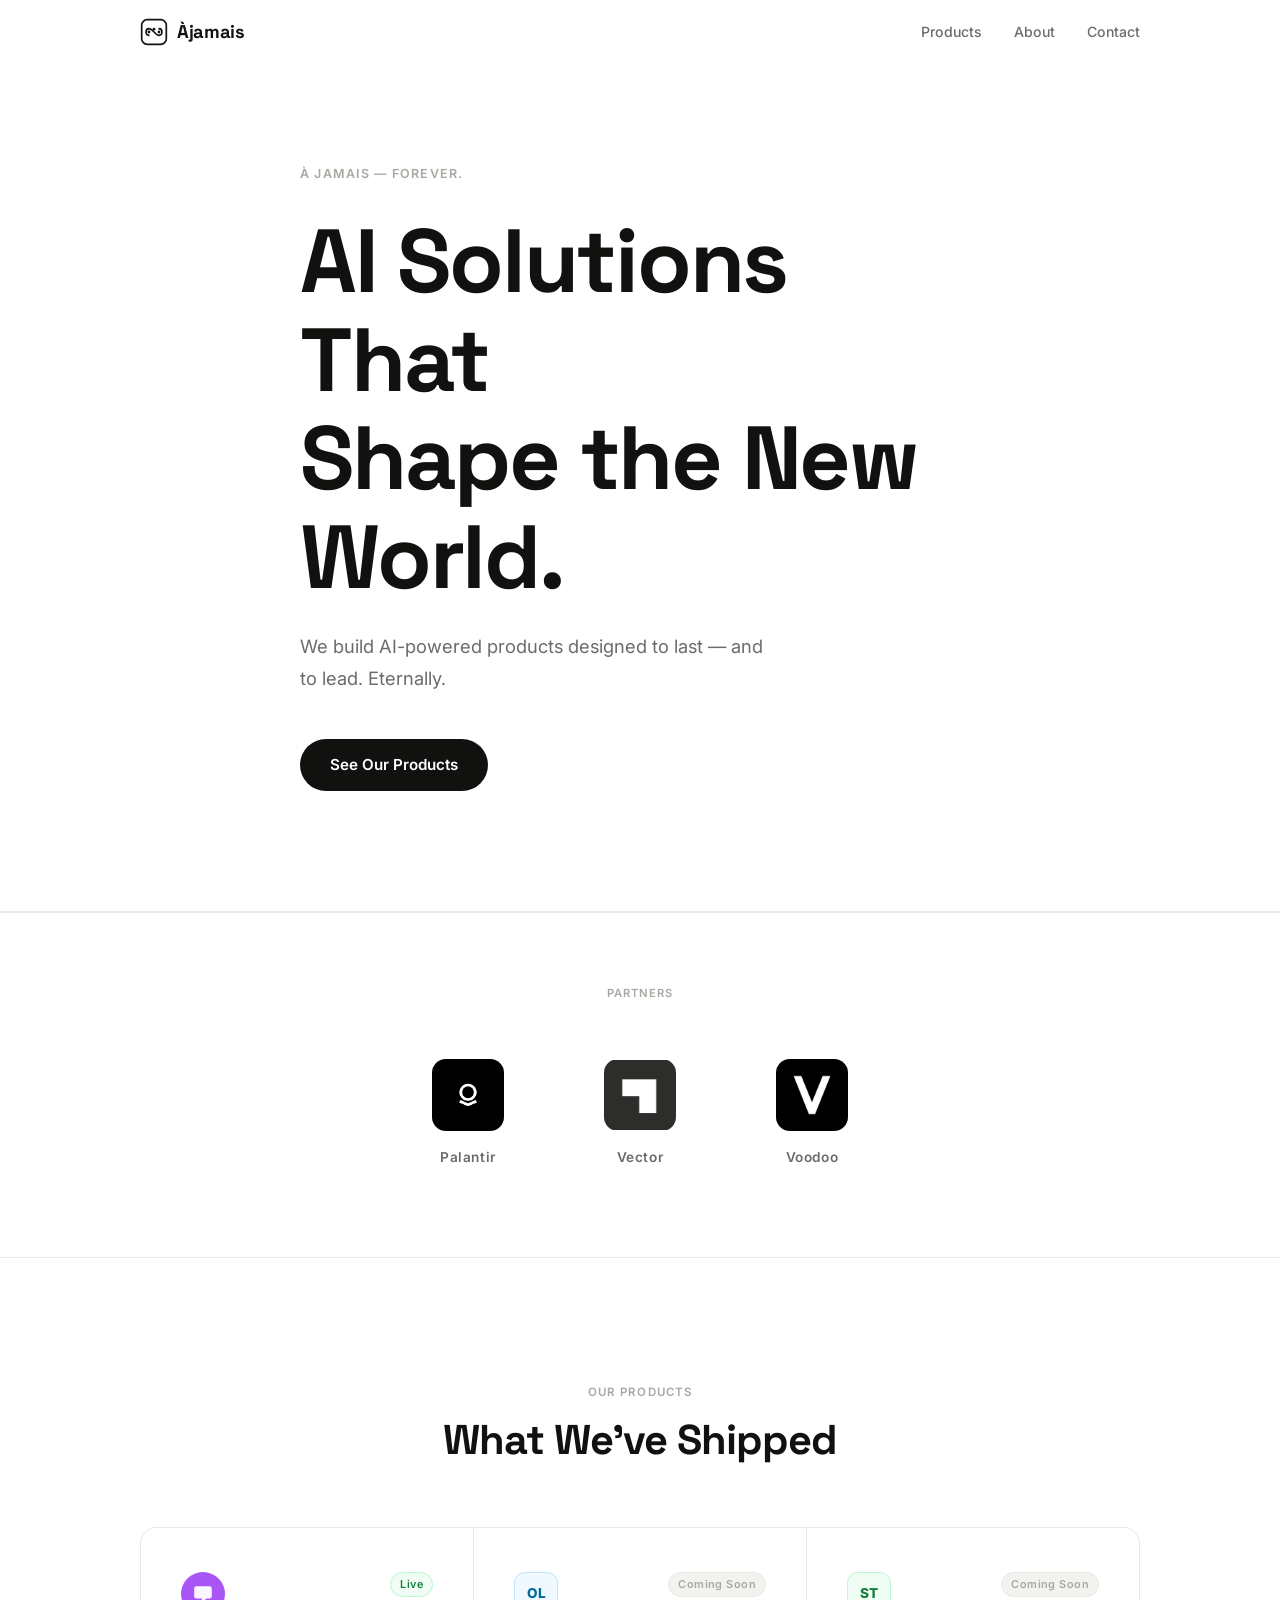
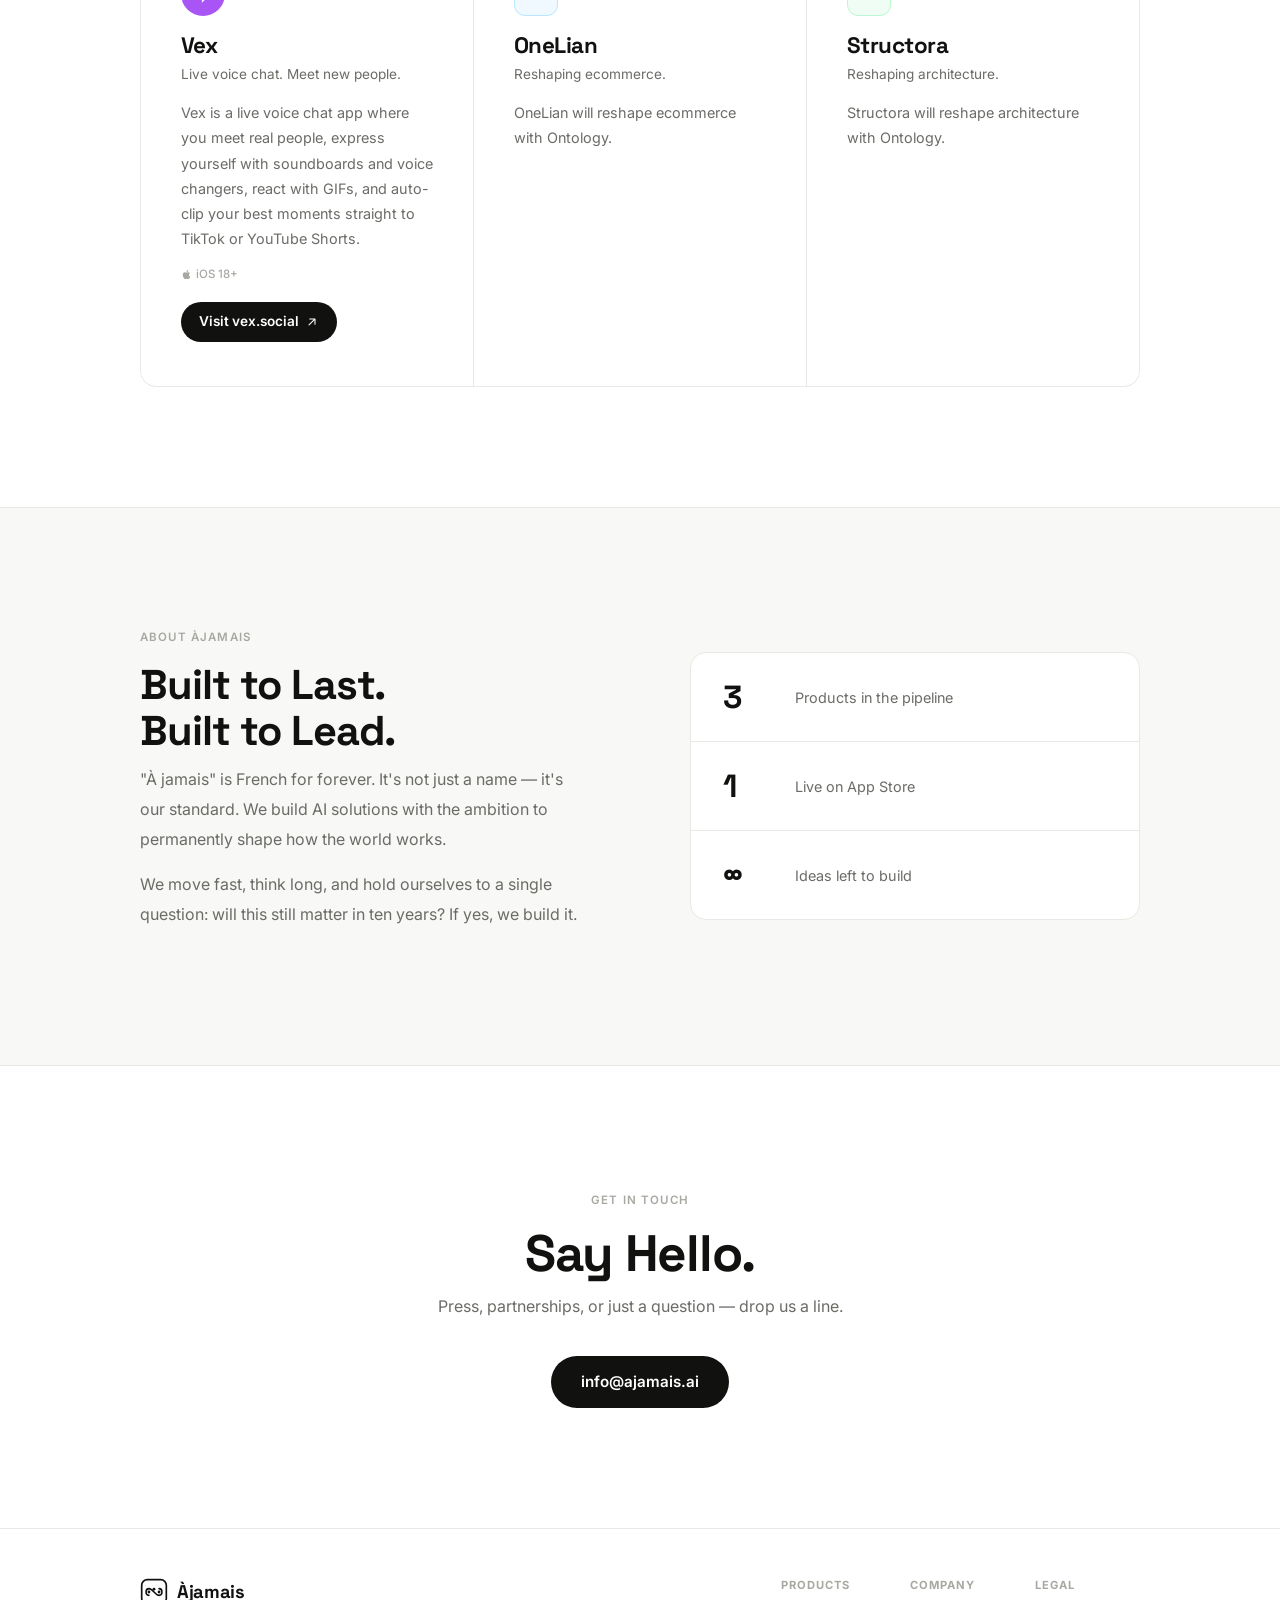
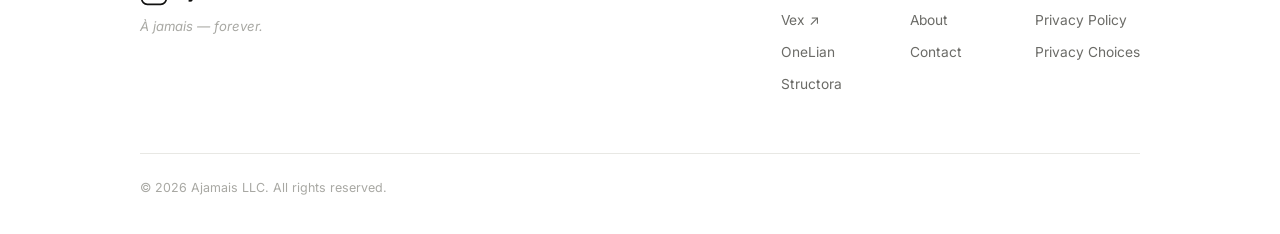
==== commit f6a47c4b: "feat: add privacy policy and user privacy choices pages /privacy — full Privacy Policy for Vex /user" ====
--- a/index.html
+++ b/index.html
@@ -242,6 +242,11 @@
             <a href="#about">About</a>
             <a href="#contact">Contact</a>
           </div>
+          <div class="footer-col">
+            <h5>Legal</h5>
+            <a href="/privacy">Privacy Policy</a>
+            <a href="/user-privacy">Privacy Choices</a>
+          </div>
         </div>
       </div>
       <div class="footer-bottom">
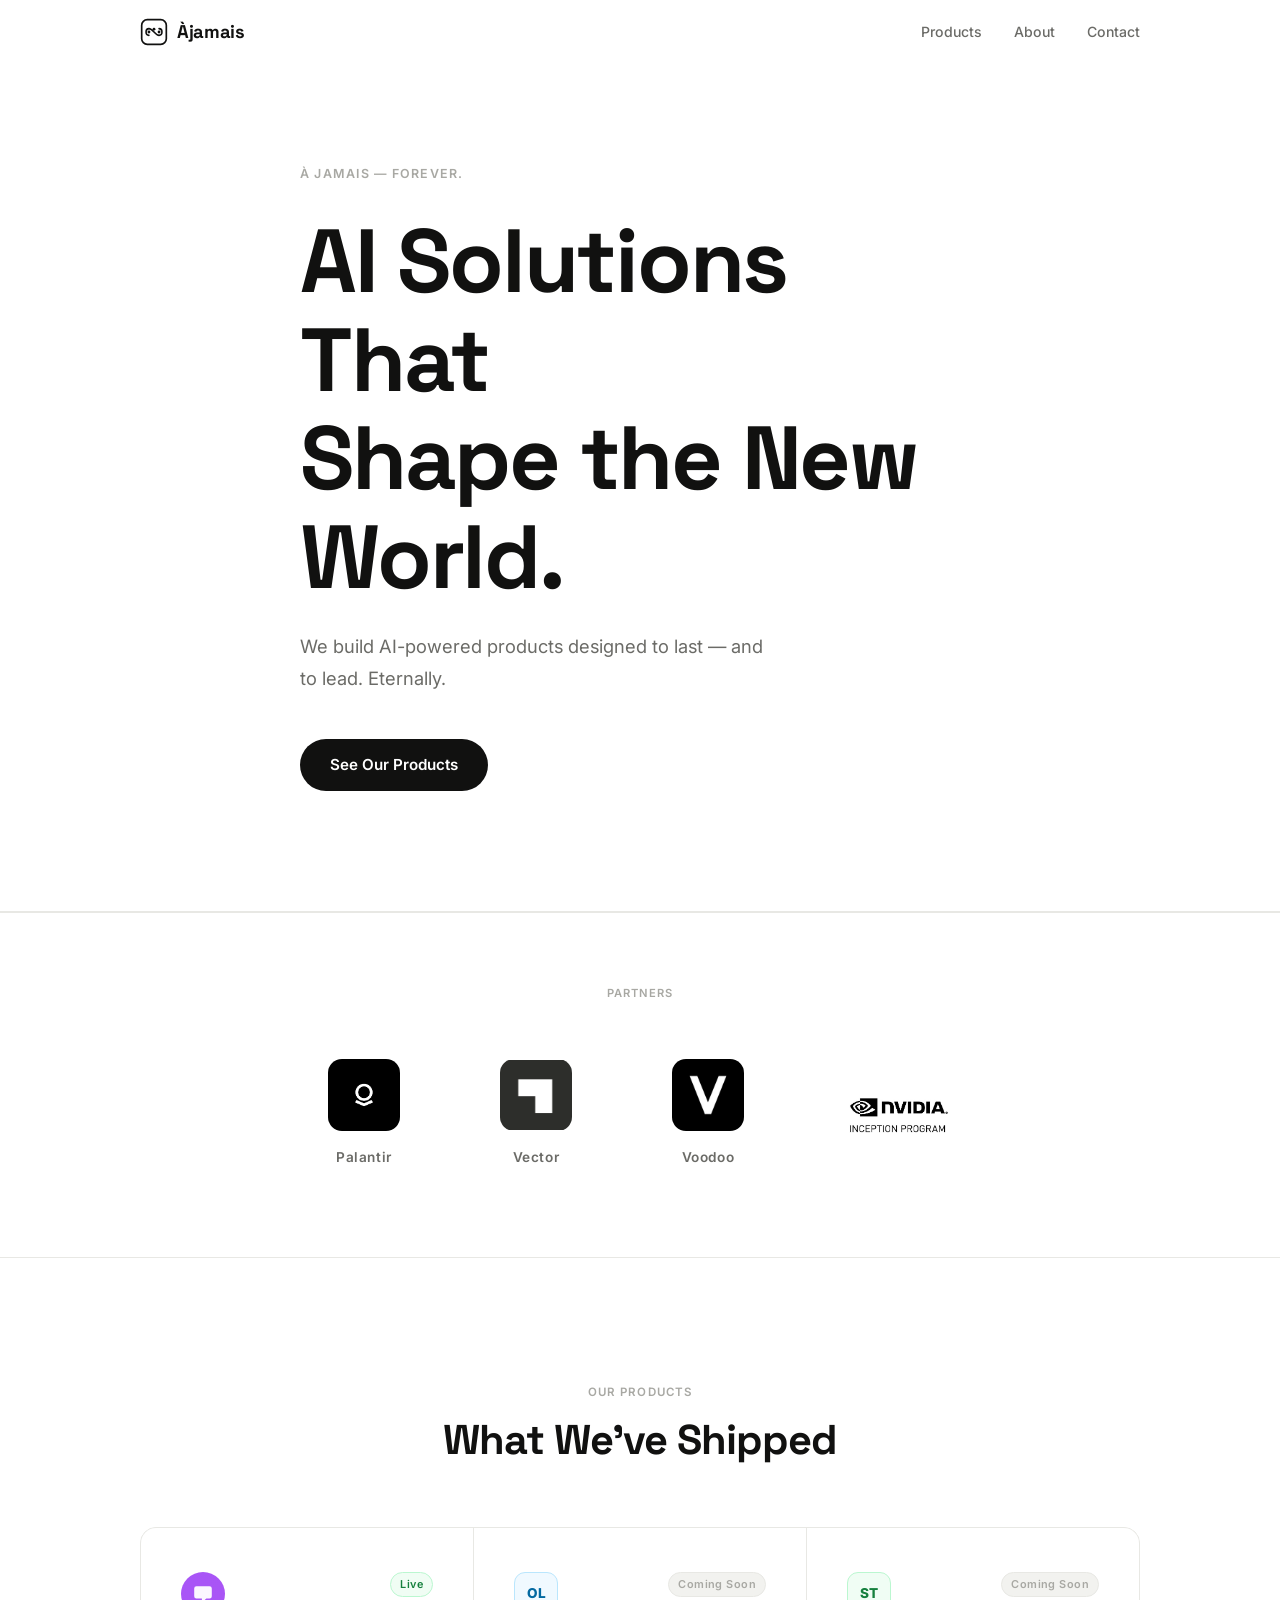
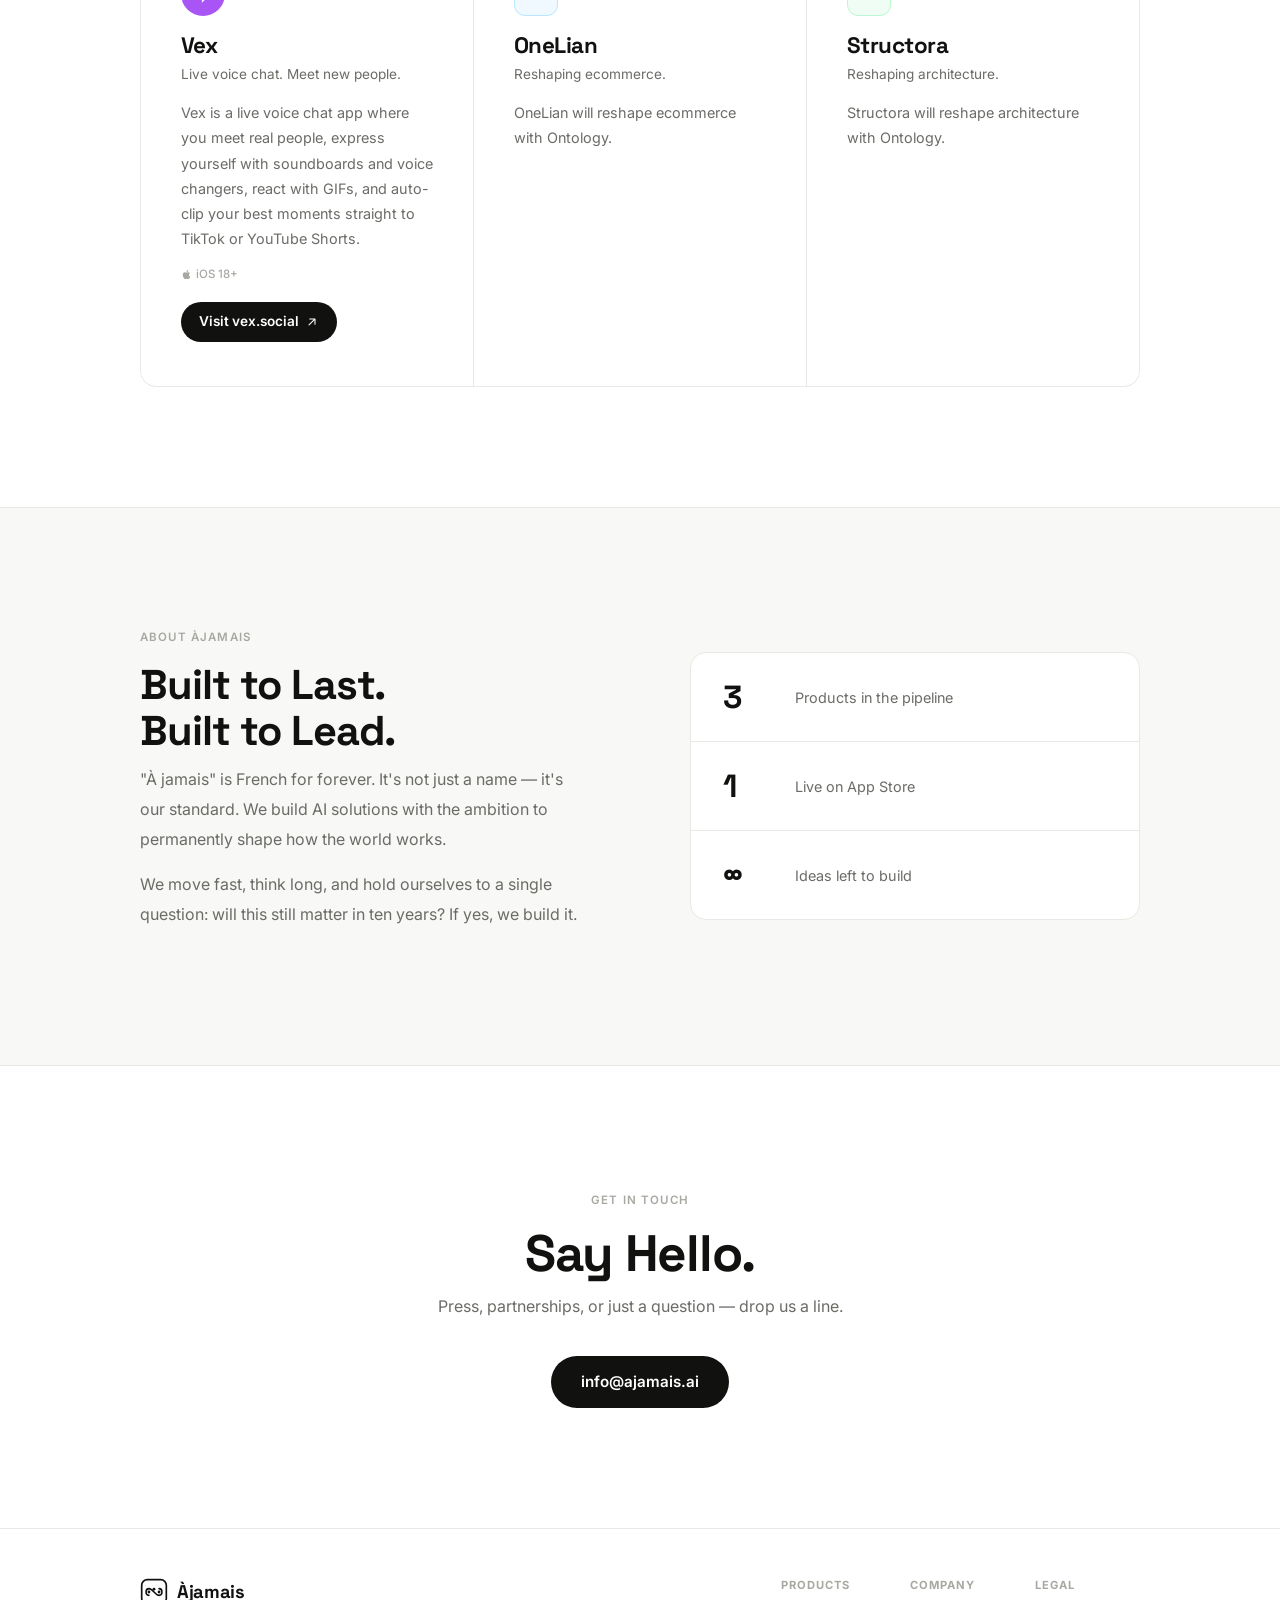
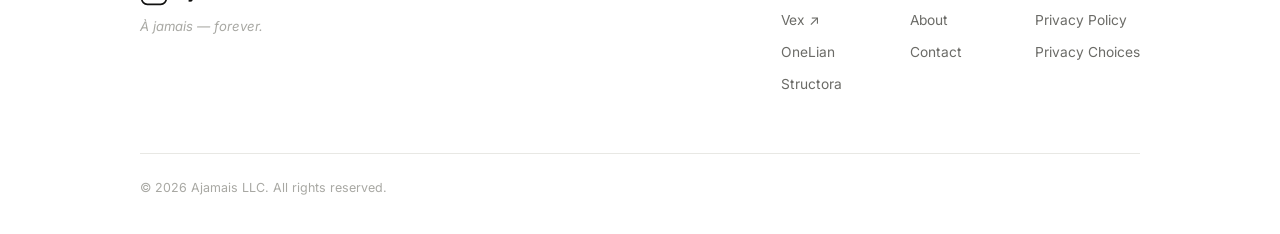
==== commit 9caa291a: "Add NVIDIA Inception Program badge to partners section Link to the Inception program page and skip t" ====
--- a/index.html
+++ b/index.html
@@ -81,6 +81,10 @@
           <span>Voodoo</span>
         </a>
 
+        <a href="https://www.nvidia.com/en-us/startups/" target="_blank" rel="noopener" class="partner-logo partner-logo--nvidia" aria-label="NVIDIA Inception Program">
+          <img src="NVIDIA.png" alt="NVIDIA Inception Program" />
+        </a>
+
       </div>
     </div>
   </section>
--- a/styles.css
+++ b/styles.css
@@ -271,6 +271,12 @@
   color: var(--text-2);
 }
 
+.partner-logo--nvidia img {
+  width: 108px;
+  height: 108px;
+  border-radius: 0;
+}
+
 /* ---------- PRODUCTS ---------- */
 .products {
   padding: 120px 0;
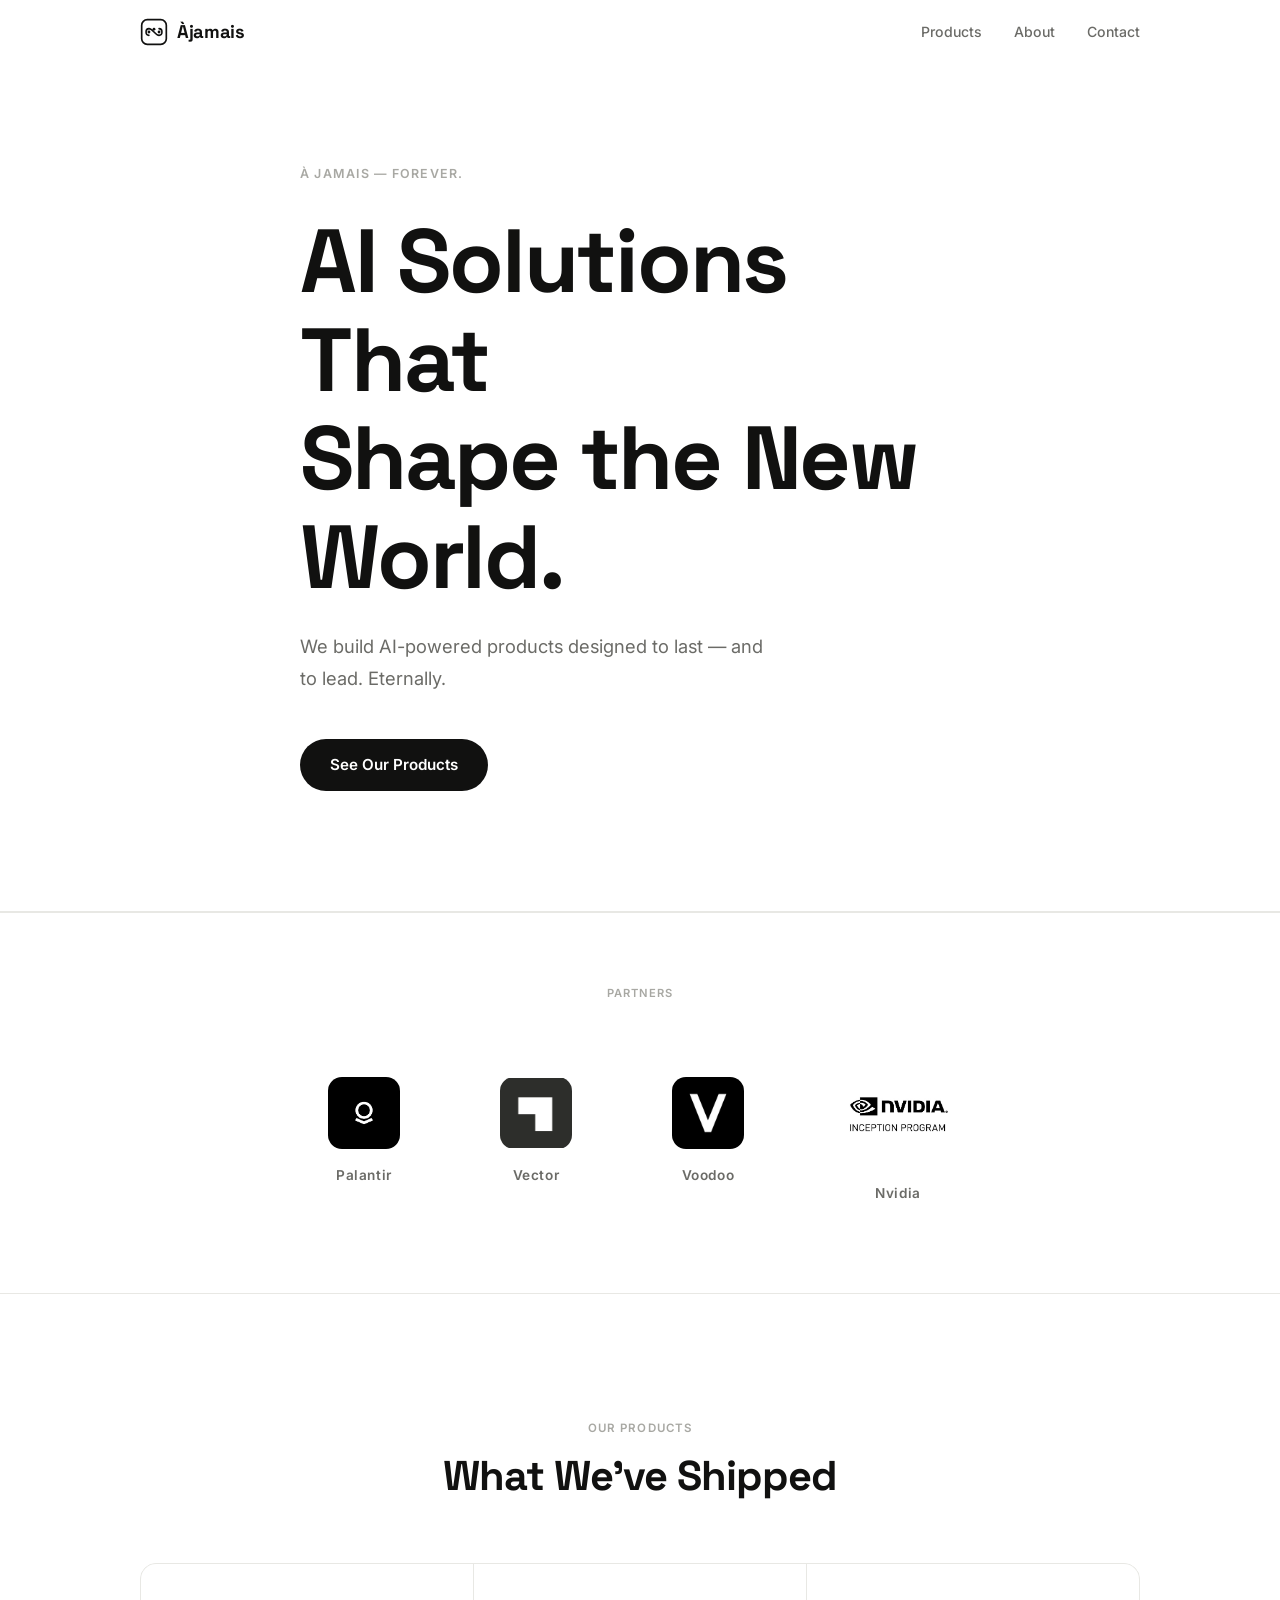
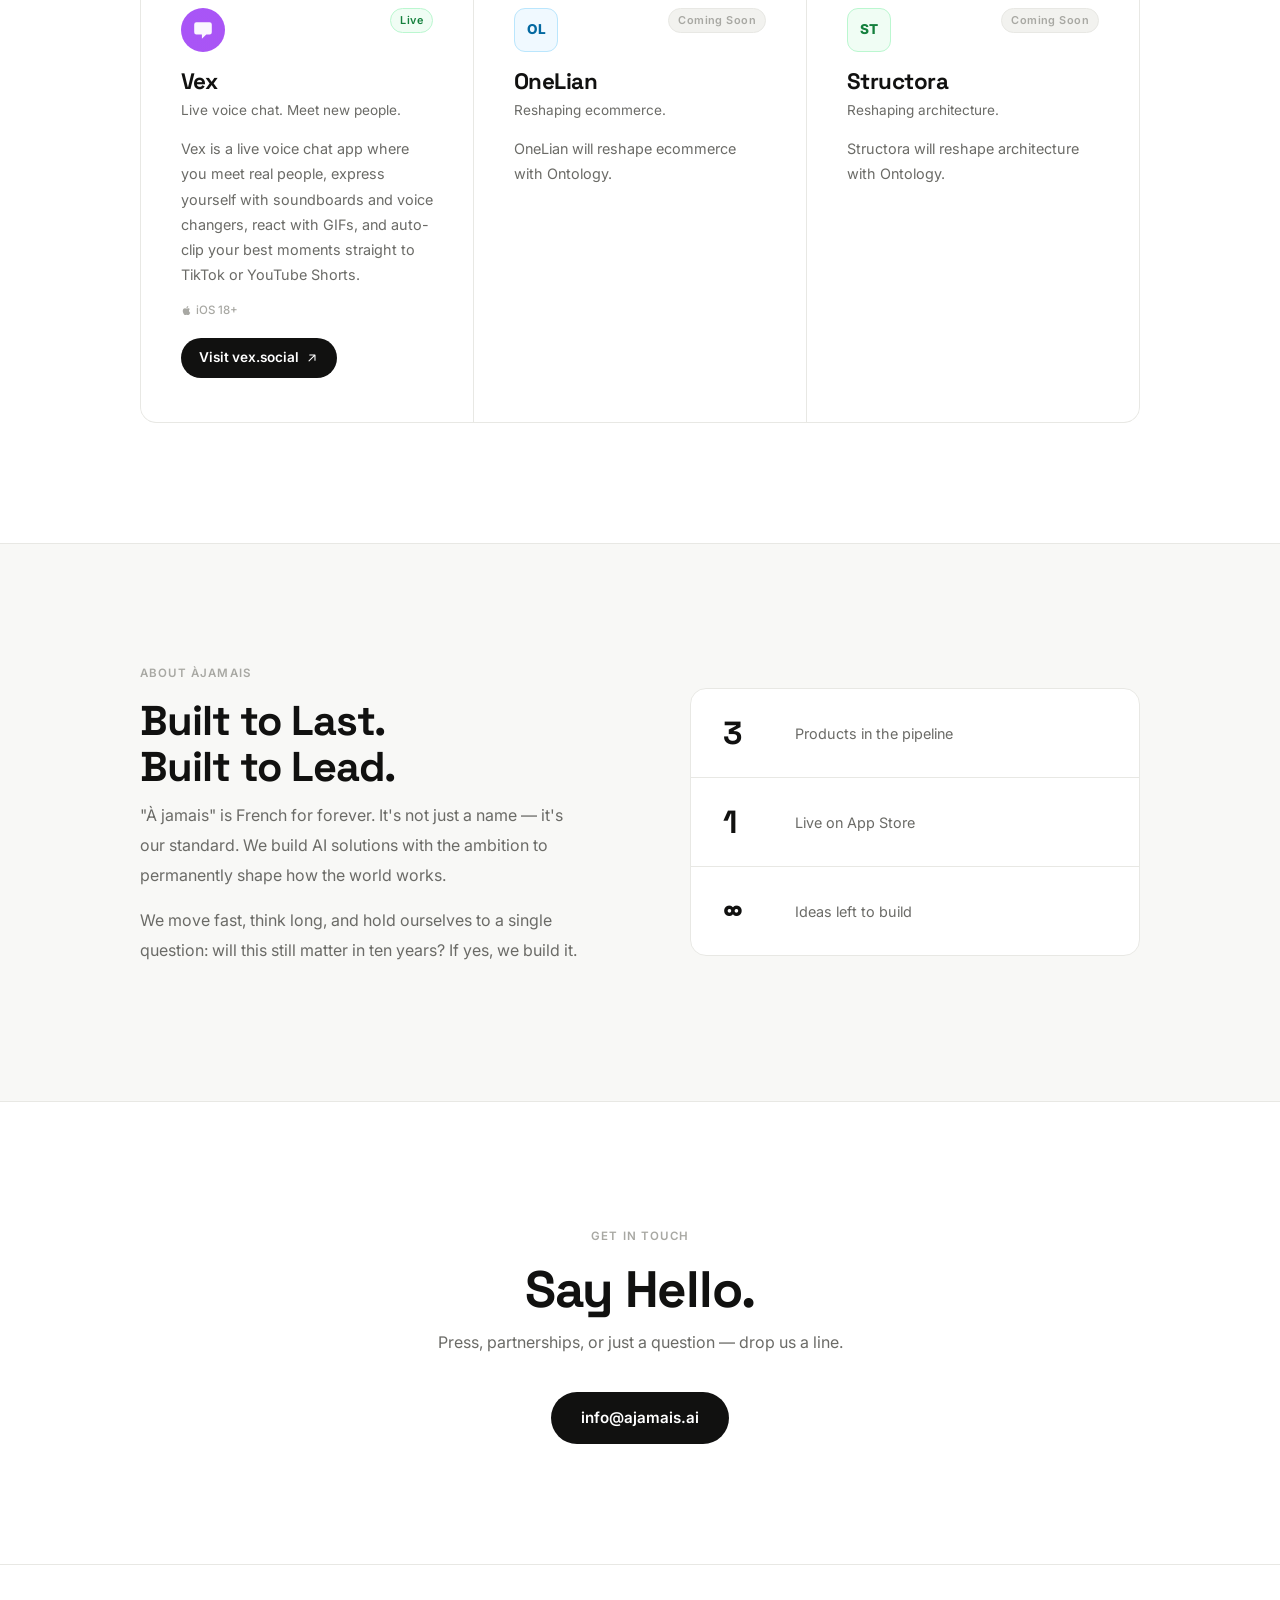
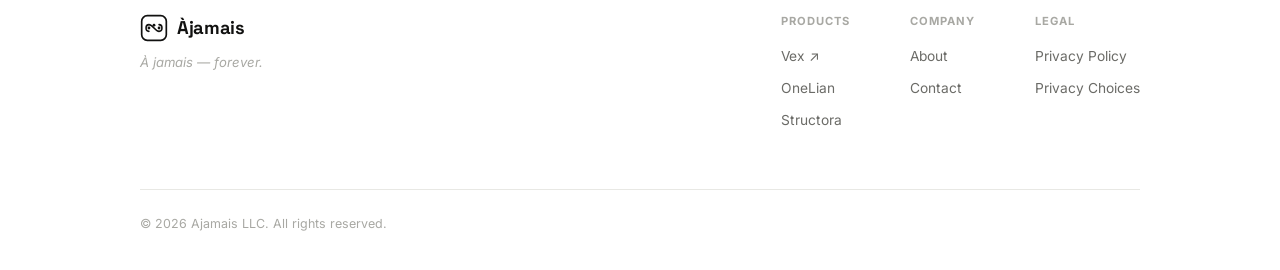
==== commit 982af73e: "Add Nvidia label under Inception badge for partner row consistency" ====
--- a/index.html
+++ b/index.html
@@ -83,6 +83,7 @@
 
         <a href="https://www.nvidia.com/en-us/startups/" target="_blank" rel="noopener" class="partner-logo partner-logo--nvidia" aria-label="NVIDIA Inception Program">
           <img src="NVIDIA.png" alt="NVIDIA Inception Program" />
+          <span>Nvidia</span>
         </a>
 
       </div>
